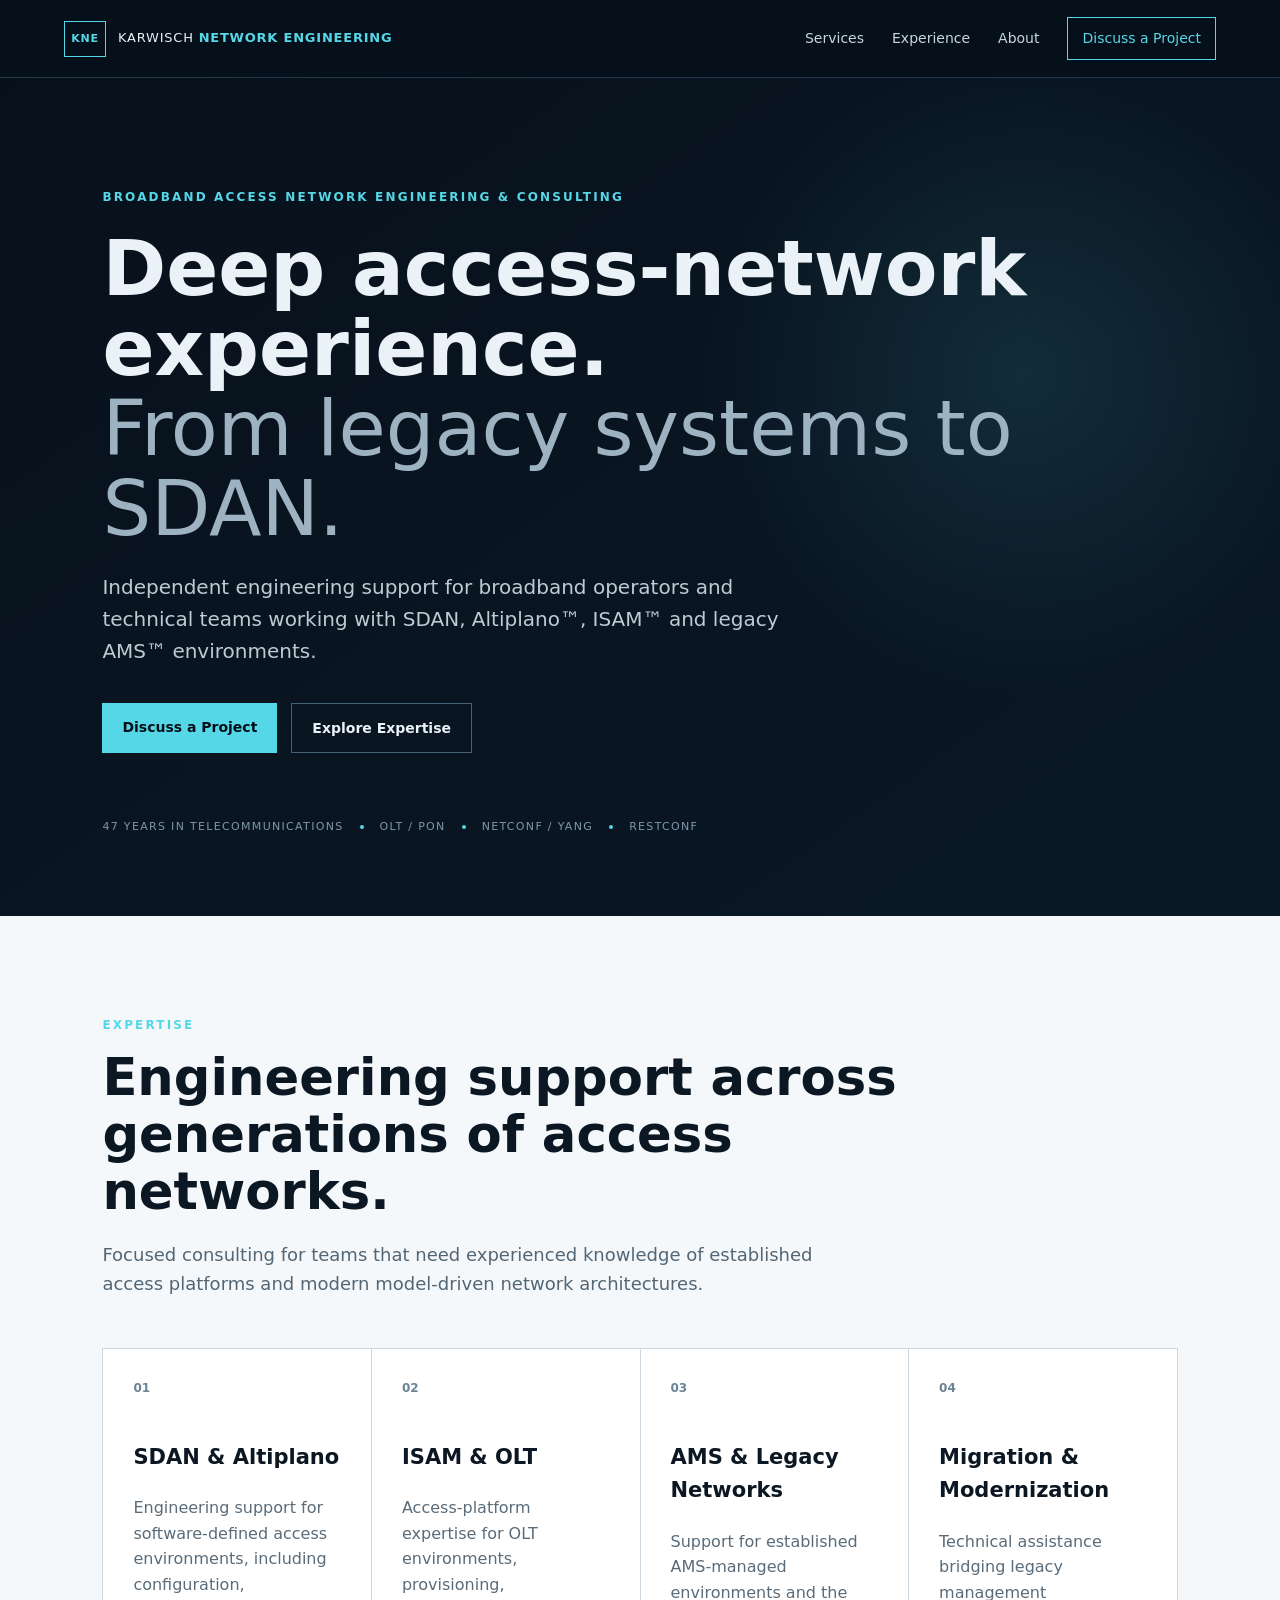
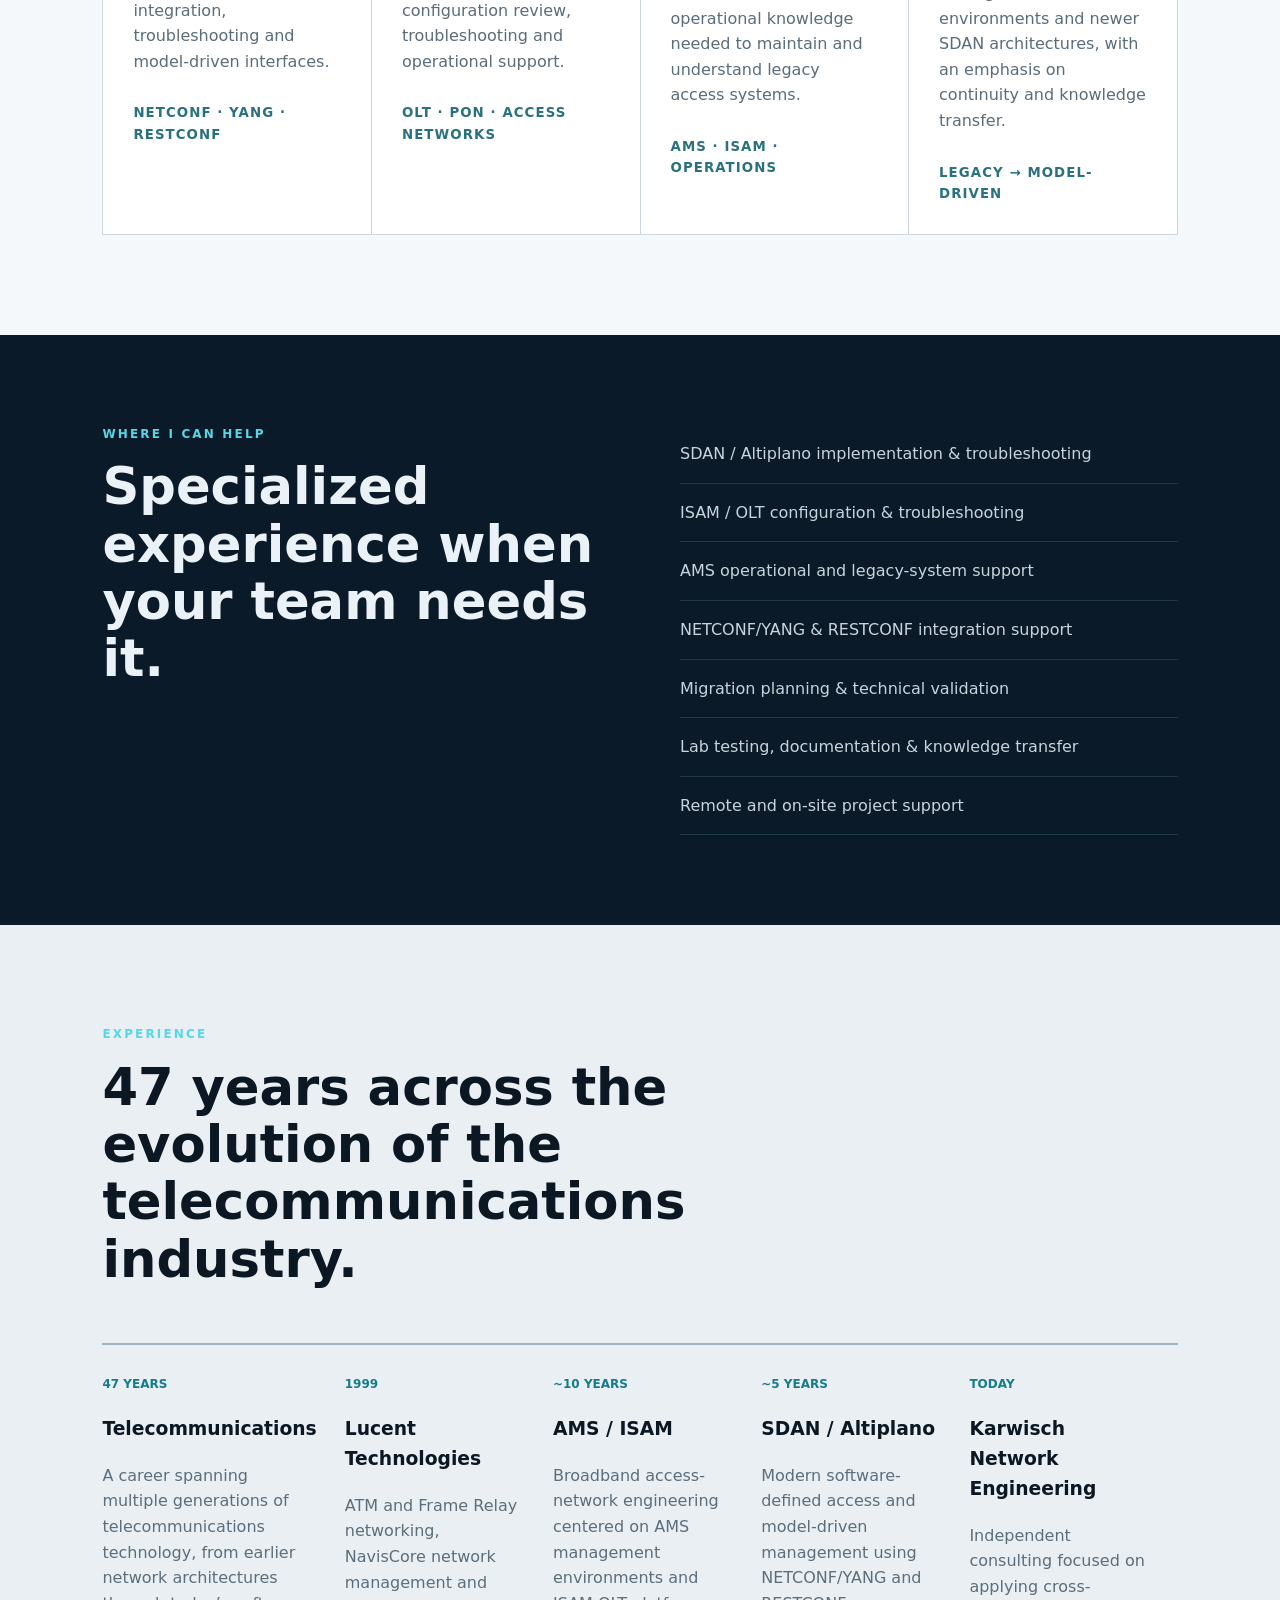
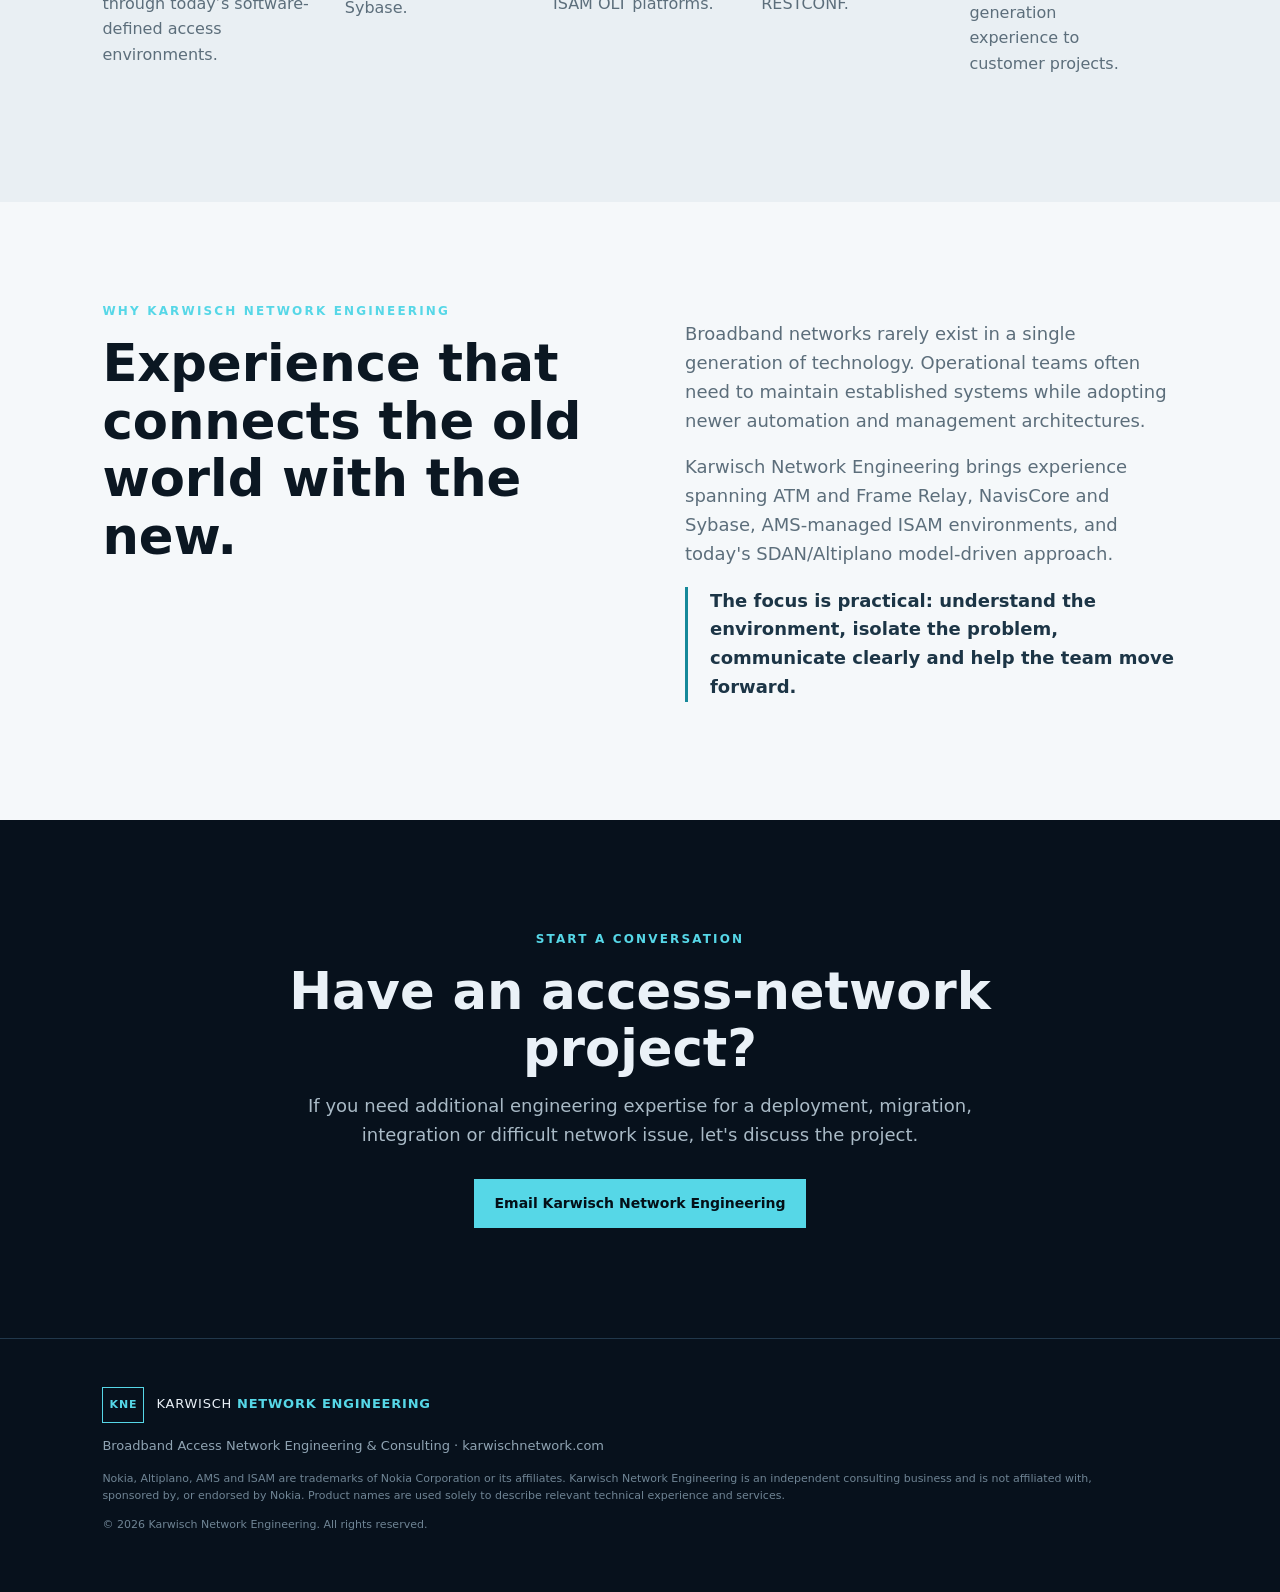
==== index.html @ 7f3b7255 "Add files via upload" ====
<!doctype html><html lang="en"><head><meta charset="utf-8"><meta name="viewport" content="width=device-width,initial-scale=1"><meta name="description" content="Karwisch Network Engineering provides independent broadband access network engineering and consulting."><title>Karwisch Network Engineering | Broadband Access Network Engineering & Consulting</title><link rel="stylesheet" href="styles.css"></head><body>
<header><a class="brand" href="#home"><span class="mark">KNE</span><span>KARWISCH <b>NETWORK ENGINEERING</b></span></a><nav><a href="#services">Services</a><a href="#experience">Experience</a><a href="#about">About</a><a class="navcta" href="#contact">Discuss a Project</a></nav></header>
<main><section class="hero" id="home"><div class="eyebrow">BROADBAND ACCESS NETWORK ENGINEERING & CONSULTING</div><h1>Deep access-network experience.<br><span>From legacy systems to SDAN.</span></h1><p class="lede">Independent engineering support for broadband operators and technical teams working with SDAN, Altiplano™, ISAM™ and legacy AMS™ environments.</p><div class="actions"><a class="button primary" href="#contact">Discuss a Project</a><a class="button secondary" href="#services">Explore Expertise</a></div><div class="techline"><span>47 YEARS IN TELECOMMUNICATIONS</span><i></i><span>OLT / PON</span><i></i><span>NETCONF / YANG</span><i></i><span>RESTCONF</span></div></section>
<section class="section" id="services"><div class="kicker">EXPERTISE</div><h2>Engineering support across generations of access networks.</h2><p class="intro">Focused consulting for teams that need experienced knowledge of established access platforms and modern model-driven network architectures.</p><div class="cards">
<article><div class="num">01</div><h3>SDAN & Altiplano</h3><p>Engineering support for software-defined access environments, including configuration, integration, troubleshooting and model-driven interfaces.</p><small>NETCONF · YANG · RESTCONF</small></article>
<article><div class="num">02</div><h3>ISAM & OLT</h3><p>Access-platform expertise for OLT environments, provisioning, configuration review, troubleshooting and operational support.</p><small>OLT · PON · ACCESS NETWORKS</small></article>
<article><div class="num">03</div><h3>AMS & Legacy Networks</h3><p>Support for established AMS-managed environments and the operational knowledge needed to maintain and understand legacy access systems.</p><small>AMS · ISAM · OPERATIONS</small></article>
<article><div class="num">04</div><h3>Migration & Modernization</h3><p>Technical assistance bridging legacy management environments and newer SDAN architectures, with an emphasis on continuity and knowledge transfer.</p><small>LEGACY → MODEL-DRIVEN</small></article></div></section>
<section class="band"><div><div class="kicker">WHERE I CAN HELP</div><h2>Specialized experience when your team needs it.</h2></div><div class="service-list"><span>SDAN / Altiplano implementation & troubleshooting</span><span>ISAM / OLT configuration & troubleshooting</span><span>AMS operational and legacy-system support</span><span>NETCONF/YANG & RESTCONF integration support</span><span>Migration planning & technical validation</span><span>Lab testing, documentation & knowledge transfer</span><span>Remote and on-site project support</span></div></section>
<section class="section experience" id="experience"><div class="kicker">EXPERIENCE</div><h2>47 years across the evolution of the telecommunications industry.</h2><div class="timeline"><div><b>47 YEARS</b><h3>Telecommunications</h3><p>A career spanning multiple generations of telecommunications technology, from earlier network architectures through today’s software-defined access environments.</p></div><div><b>1999</b><h3>Lucent Technologies</h3><p>ATM and Frame Relay networking, NavisCore network management and Sybase.</p></div><div><b>~10 YEARS</b><h3>AMS / ISAM</h3><p>Broadband access-network engineering centered on AMS management environments and ISAM OLT platforms.</p></div><div><b>~5 YEARS</b><h3>SDAN / Altiplano</h3><p>Modern software-defined access and model-driven management using NETCONF/YANG and RESTCONF.</p></div><div><b>TODAY</b><h3>Karwisch Network Engineering</h3><p>Independent consulting focused on applying cross-generation experience to customer projects.</p></div></div></section>
<section class="section about" id="about"><div><div class="kicker">WHY KARWISCH NETWORK ENGINEERING</div><h2>Experience that connects the old world with the new.</h2></div><div><p>Broadband networks rarely exist in a single generation of technology. Operational teams often need to maintain established systems while adopting newer automation and management architectures.</p><p>Karwisch Network Engineering brings experience spanning ATM and Frame Relay, NavisCore and Sybase, AMS-managed ISAM environments, and today's SDAN/Altiplano model-driven approach.</p><p class="callout">The focus is practical: understand the environment, isolate the problem, communicate clearly and help the team move forward.</p></div></section>
<section class="contact" id="contact"><div class="kicker">START A CONVERSATION</div><h2>Have an access-network project?</h2><p>If you need additional engineering expertise for a deployment, migration, integration or difficult network issue, let's discuss the project.</p><a class="button primary" href="mailto:contact@karwischnetwork.com?subject=Project%20Inquiry">Email Karwisch Network Engineering</a></section></main>
<footer><div class="brand"><span class="mark">KNE</span><span>KARWISCH <b>NETWORK ENGINEERING</b></span></div><p>Broadband Access Network Engineering & Consulting · karwischnetwork.com</p><p class="legal">Nokia, Altiplano, AMS and ISAM are trademarks of Nokia Corporation or its affiliates. Karwisch Network Engineering is an independent consulting business and is not affiliated with, sponsored by, or endorsed by Nokia. Product names are used solely to describe relevant technical experience and services.</p><p class="legal">© 2026 Karwisch Network Engineering. All rights reserved.</p></footer></body></html>
---- styles.css ----
*{box-sizing:border-box}html{scroll-behavior:smooth}body{margin:0;font-family:Inter,system-ui,-apple-system,"Segoe UI",sans-serif;background:#07111c;color:#eaf1f7;line-height:1.6}header{height:78px;padding:0 max(5vw,24px);display:flex;align-items:center;justify-content:space-between;border-bottom:1px solid #21384b;position:sticky;top:0;background:rgba(7,17,28,.95);z-index:10}.brand{display:flex;align-items:center;gap:12px;color:#eaf1f7;text-decoration:none;letter-spacing:.06em;font-size:13px}.mark{display:grid;place-items:center;width:42px;height:36px;border:1px solid #56d7e7;color:#56d7e7;font-weight:800;font-size:11px}.brand b{color:#56d7e7}nav{display:flex;gap:28px;align-items:center}nav a{color:#c9d5de;text-decoration:none;font-size:14px}.navcta{border:1px solid #56d7e7;padding:9px 14px!important;color:#56d7e7!important}.hero{min-height:650px;padding:110px max(8vw,32px) 80px;background:radial-gradient(circle at 80% 35%,rgba(86,215,231,.12),transparent 28%),linear-gradient(145deg,#07111c,#0a1825)}.eyebrow,.kicker{font-size:12px;letter-spacing:.18em;color:#56d7e7;font-weight:800}.hero h1{font-size:clamp(44px,6vw,78px);line-height:1.04;max-width:1000px;margin:22px 0}.hero h1 span{color:#9eb3c2;font-weight:500}.lede{max-width:720px;font-size:20px;color:#bdcbd5}.actions{display:flex;gap:14px;margin:36px 0 65px}.button{display:inline-block;text-decoration:none;padding:13px 20px;font-weight:750;font-size:14px}.primary{background:#56d7e7;color:#041018}.secondary{border:1px solid #456175;color:#eaf1f7}.techline{display:flex;gap:16px;align-items:center;flex-wrap:wrap;font-size:11px;letter-spacing:.12em;color:#7f97a8}.techline i{width:4px;height:4px;border-radius:50%;background:#56d7e7}.section{padding:100px max(8vw,32px);background:#f5f8fa;color:#0b1722}.section h2,.band h2,.contact h2{font-size:clamp(32px,4vw,52px);line-height:1.12;margin:14px 0 20px;max-width:820px}.intro{max-width:760px;color:#536675;font-size:18px}.cards{display:grid;grid-template-columns:repeat(4,1fr);gap:1px;background:#ccd7df;margin-top:50px;border:1px solid #ccd7df}.cards article{background:white;padding:30px;min-height:300px}.num{font-size:12px;color:#6a8495;font-weight:800}.cards h3{font-size:21px;margin-top:42px}.cards p{color:#5a6c79}.cards small{display:block;margin-top:28px;font-weight:800;color:#2a7180;letter-spacing:.08em}.band{padding:90px max(8vw,32px);display:grid;grid-template-columns:1fr 1fr;gap:80px;background:#0b1a28}.service-list{display:grid}.service-list span{padding:16px 0;border-bottom:1px solid #21384b;color:#c8d4dd}.experience{background:#e9eff3}.timeline{display:grid;grid-template-columns:repeat(5,1fr);margin-top:55px;border-top:2px solid #9fb3c1}.timeline div{padding:25px 28px 10px 0}.timeline b{font-size:12px;color:#167b8a}.timeline p,.about p{color:#5c6e7b}.about{display:grid;grid-template-columns:1fr 1fr;gap:90px}.about p{font-size:18px}.callout{border-left:3px solid #16899a;padding-left:22px!important;color:#1c3546!important;font-weight:650}.contact{text-align:center;padding:110px max(8vw,32px)}.contact h2{margin:14px auto}.contact p{max-width:700px;margin:0 auto 30px;color:#a9bac6;font-size:18px}.contact .note{font-size:12px;margin-top:18px;color:#6f8494}footer{padding:48px max(8vw,32px);border-top:1px solid #21384b;color:#8fa3b2}footer>p{font-size:13px}.legal{max-width:1000px;font-size:11px;color:#6f8494}@media(max-width:850px){nav a:not(.navcta){display:none}.cards{grid-template-columns:1fr 1fr}.band,.about{grid-template-columns:1fr;gap:30px}.timeline{grid-template-columns:1fr}.actions{flex-wrap:wrap}}@media(max-width:540px){.cards{grid-template-columns:1fr}.hero h1{font-size:42px}.section,.band,.contact{padding:70px 24px}.hero{padding:80px 24px}}
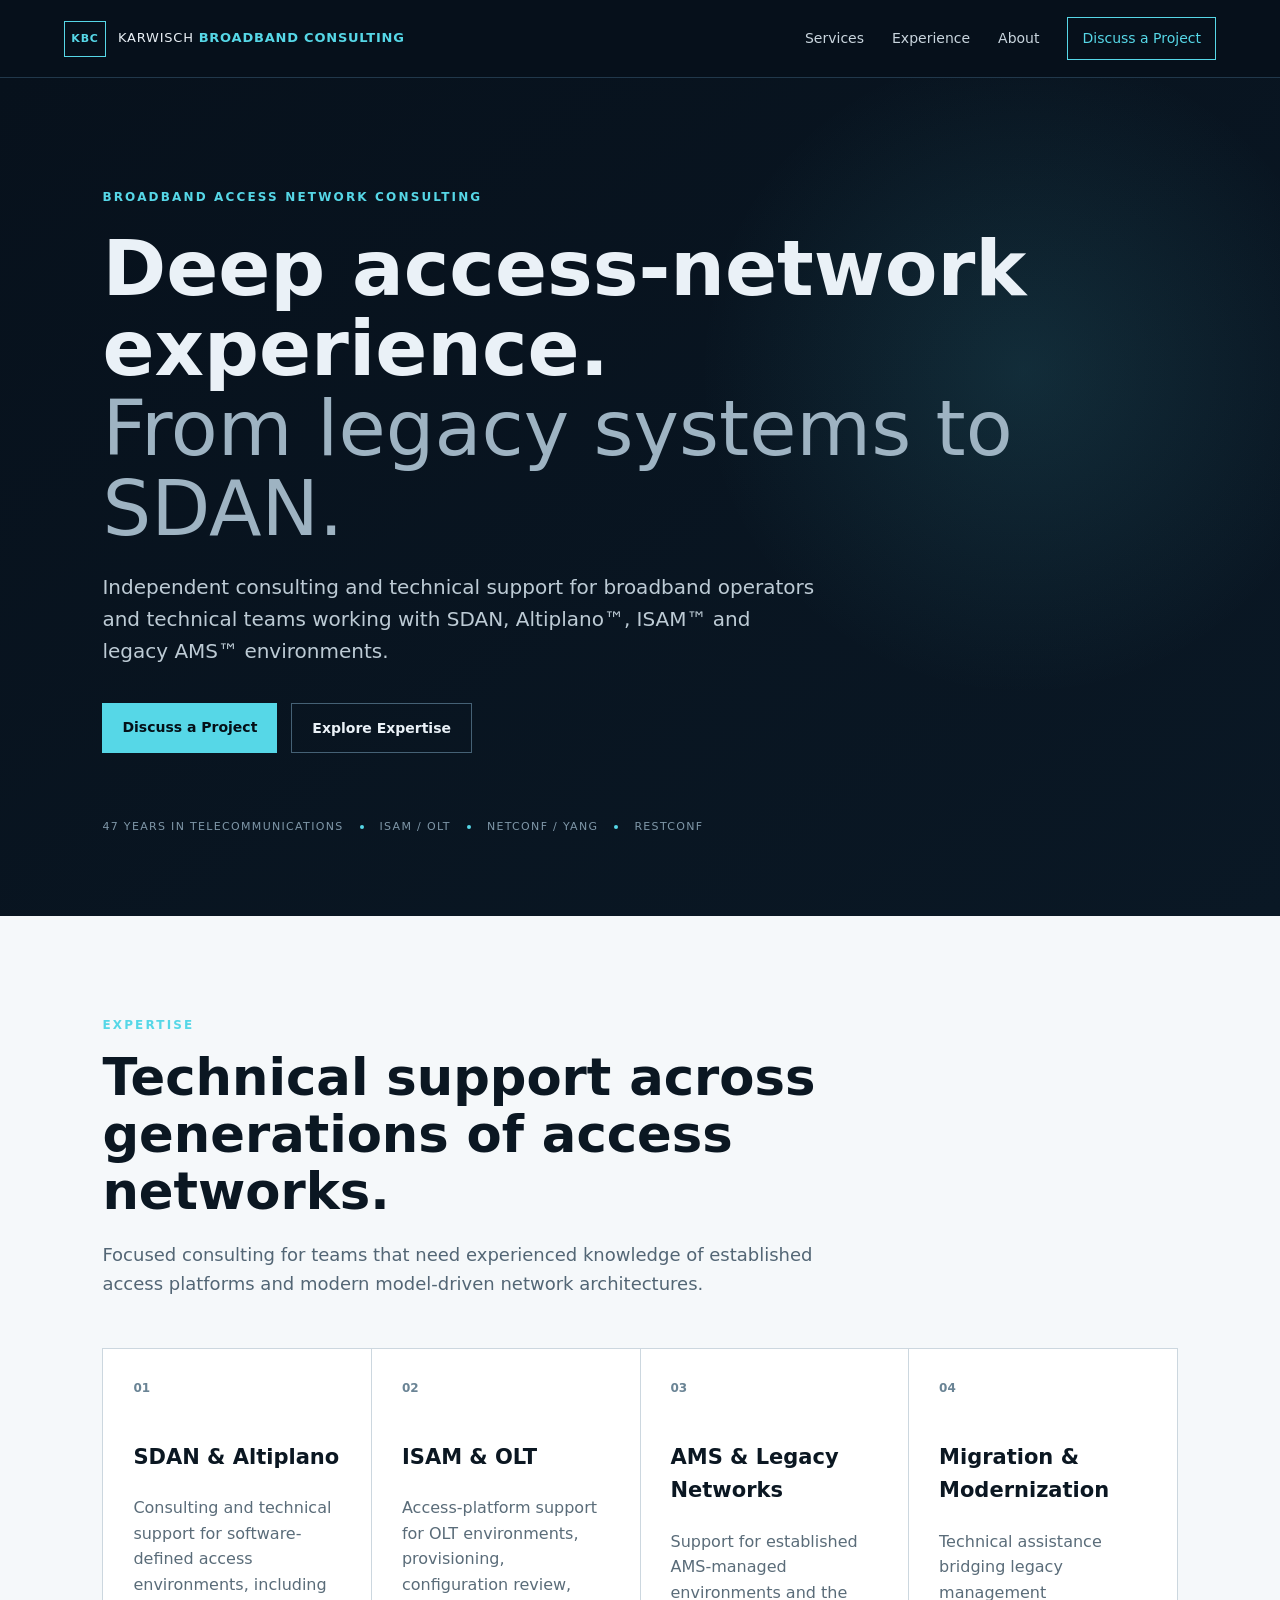
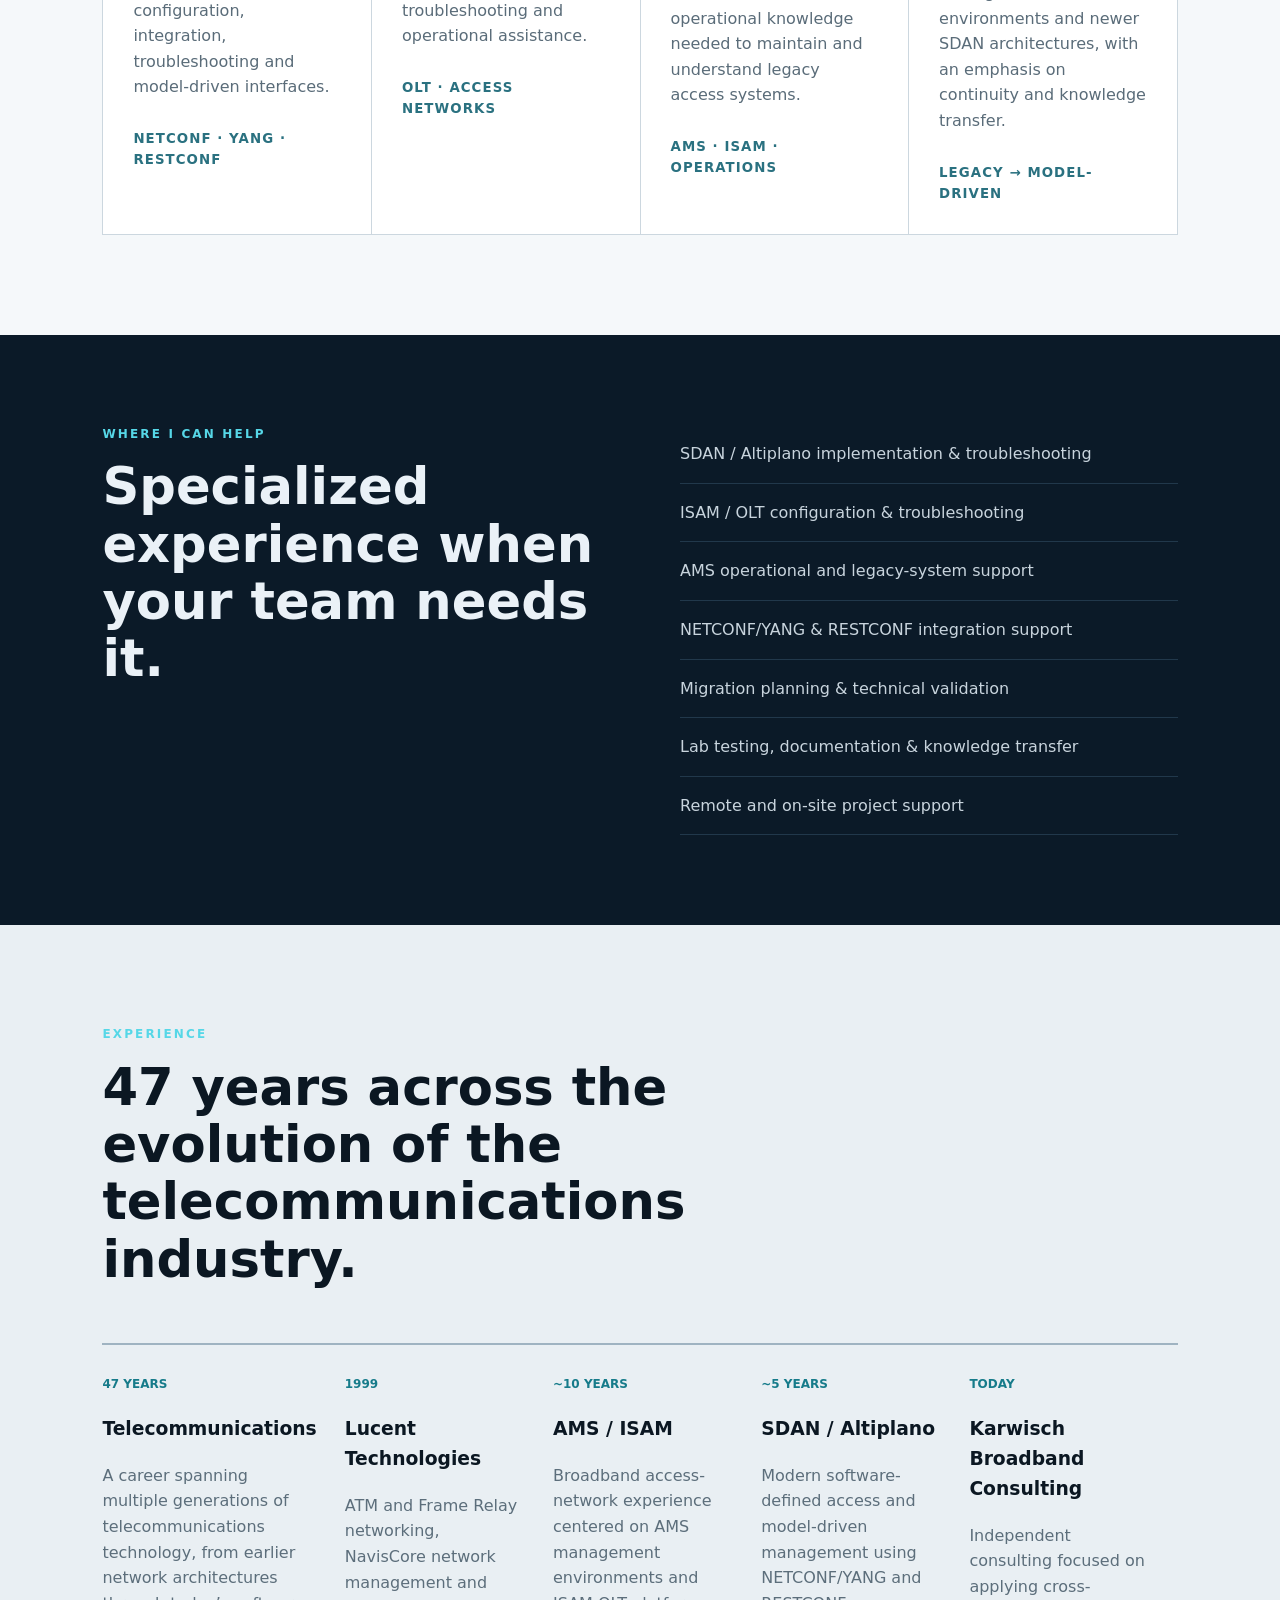
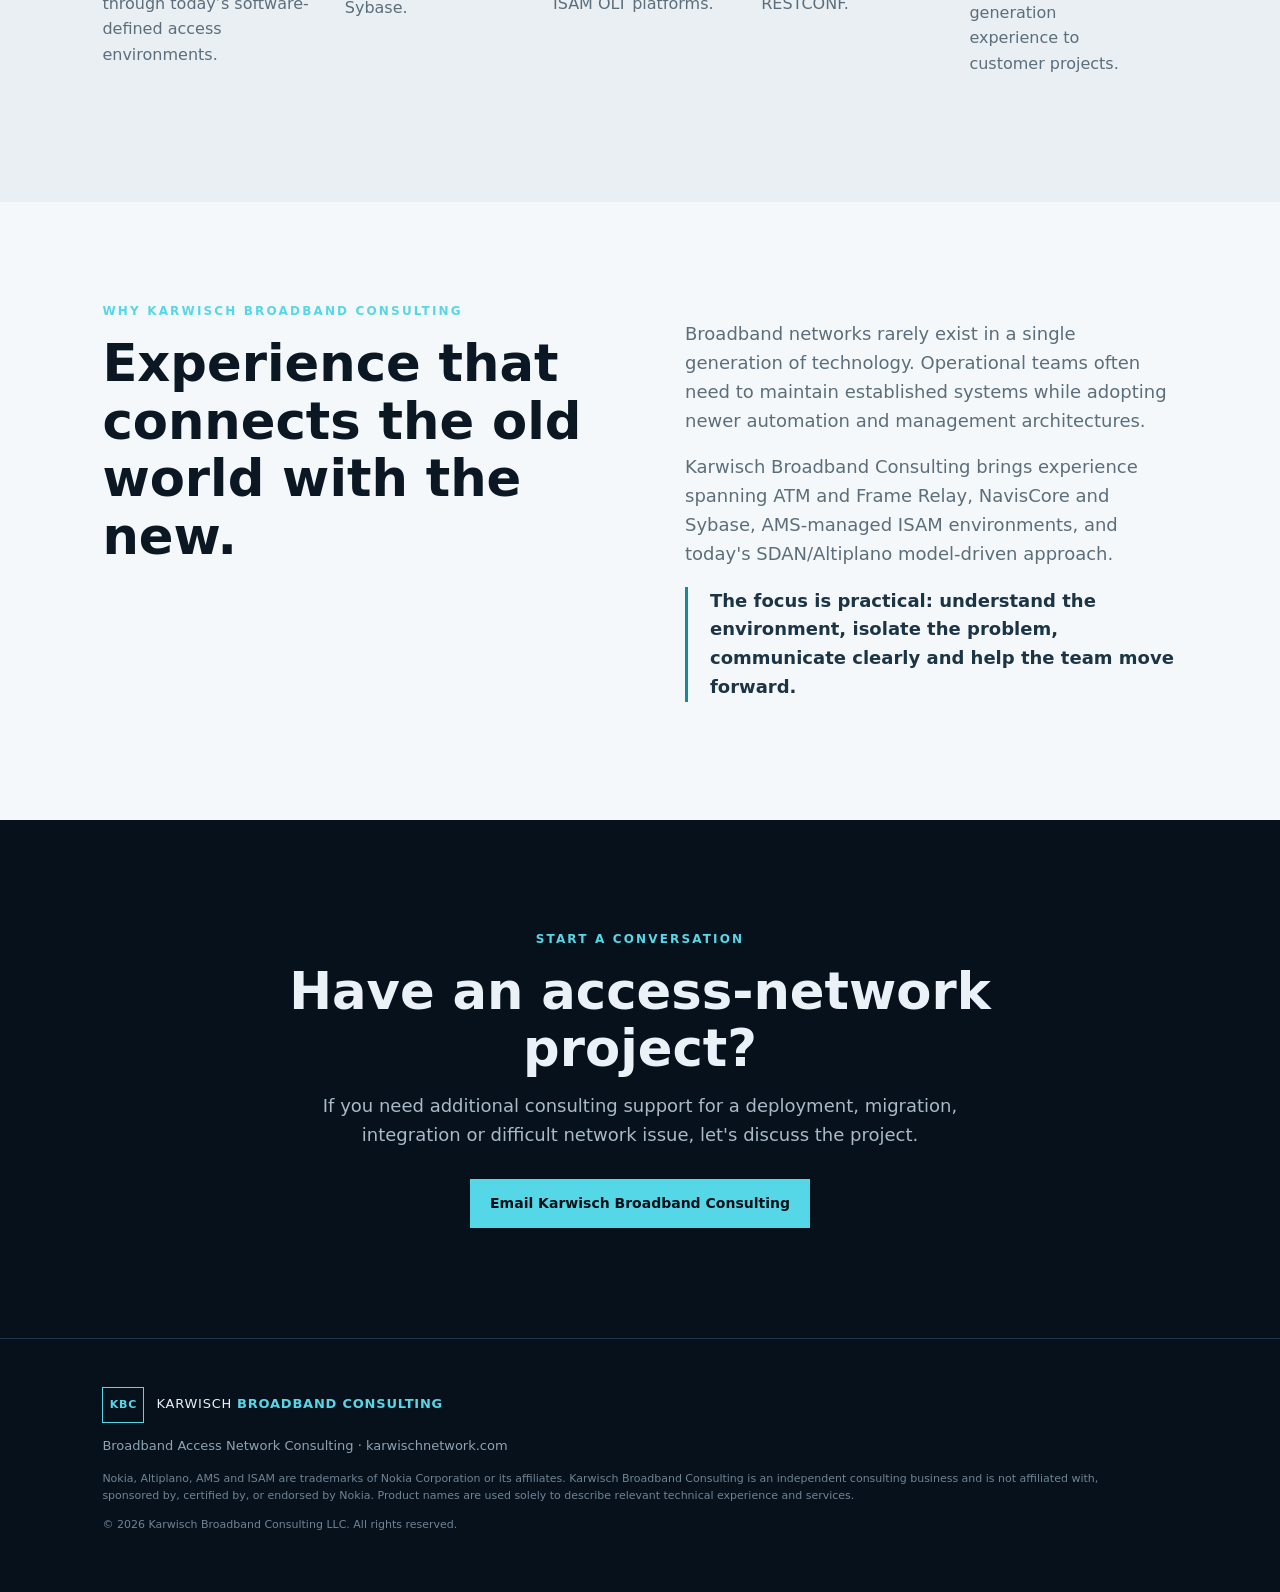
==== commit bef87007: "Updated files on 9-28-2026 Update the user's existing karwischnetwork.com website/repository from Ka" ====
--- a/index.html
+++ b/index.html
@@ -1,13 +1,87 @@
-<!doctype html><html lang="en"><head><meta charset="utf-8"><meta name="viewport" content="width=device-width,initial-scale=1"><meta name="description" content="Karwisch Network Engineering provides independent broadband access network engineering and consulting."><title>Karwisch Network Engineering | Broadband Access Network Engineering & Consulting</title><link rel="stylesheet" href="styles.css"></head><body>
-<header><a class="brand" href="#home"><span class="mark">KNE</span><span>KARWISCH <b>NETWORK ENGINEERING</b></span></a><nav><a href="#services">Services</a><a href="#experience">Experience</a><a href="#about">About</a><a class="navcta" href="#contact">Discuss a Project</a></nav></header>
-<main><section class="hero" id="home"><div class="eyebrow">BROADBAND ACCESS NETWORK ENGINEERING & CONSULTING</div><h1>Deep access-network experience.<br><span>From legacy systems to SDAN.</span></h1><p class="lede">Independent engineering support for broadband operators and technical teams working with SDAN, Altiplano™, ISAM™ and legacy AMS™ environments.</p><div class="actions"><a class="button primary" href="#contact">Discuss a Project</a><a class="button secondary" href="#services">Explore Expertise</a></div><div class="techline"><span>47 YEARS IN TELECOMMUNICATIONS</span><i></i><span>OLT / PON</span><i></i><span>NETCONF / YANG</span><i></i><span>RESTCONF</span></div></section>
-<section class="section" id="services"><div class="kicker">EXPERTISE</div><h2>Engineering support across generations of access networks.</h2><p class="intro">Focused consulting for teams that need experienced knowledge of established access platforms and modern model-driven network architectures.</p><div class="cards">
-<article><div class="num">01</div><h3>SDAN & Altiplano</h3><p>Engineering support for software-defined access environments, including configuration, integration, troubleshooting and model-driven interfaces.</p><small>NETCONF · YANG · RESTCONF</small></article>
-<article><div class="num">02</div><h3>ISAM & OLT</h3><p>Access-platform expertise for OLT environments, provisioning, configuration review, troubleshooting and operational support.</p><small>OLT · PON · ACCESS NETWORKS</small></article>
-<article><div class="num">03</div><h3>AMS & Legacy Networks</h3><p>Support for established AMS-managed environments and the operational knowledge needed to maintain and understand legacy access systems.</p><small>AMS · ISAM · OPERATIONS</small></article>
-<article><div class="num">04</div><h3>Migration & Modernization</h3><p>Technical assistance bridging legacy management environments and newer SDAN architectures, with an emphasis on continuity and knowledge transfer.</p><small>LEGACY → MODEL-DRIVEN</small></article></div></section>
-<section class="band"><div><div class="kicker">WHERE I CAN HELP</div><h2>Specialized experience when your team needs it.</h2></div><div class="service-list"><span>SDAN / Altiplano implementation & troubleshooting</span><span>ISAM / OLT configuration & troubleshooting</span><span>AMS operational and legacy-system support</span><span>NETCONF/YANG & RESTCONF integration support</span><span>Migration planning & technical validation</span><span>Lab testing, documentation & knowledge transfer</span><span>Remote and on-site project support</span></div></section>
-<section class="section experience" id="experience"><div class="kicker">EXPERIENCE</div><h2>47 years across the evolution of the telecommunications industry.</h2><div class="timeline"><div><b>47 YEARS</b><h3>Telecommunications</h3><p>A career spanning multiple generations of telecommunications technology, from earlier network architectures through today’s software-defined access environments.</p></div><div><b>1999</b><h3>Lucent Technologies</h3><p>ATM and Frame Relay networking, NavisCore network management and Sybase.</p></div><div><b>~10 YEARS</b><h3>AMS / ISAM</h3><p>Broadband access-network engineering centered on AMS management environments and ISAM OLT platforms.</p></div><div><b>~5 YEARS</b><h3>SDAN / Altiplano</h3><p>Modern software-defined access and model-driven management using NETCONF/YANG and RESTCONF.</p></div><div><b>TODAY</b><h3>Karwisch Network Engineering</h3><p>Independent consulting focused on applying cross-generation experience to customer projects.</p></div></div></section>
-<section class="section about" id="about"><div><div class="kicker">WHY KARWISCH NETWORK ENGINEERING</div><h2>Experience that connects the old world with the new.</h2></div><div><p>Broadband networks rarely exist in a single generation of technology. Operational teams often need to maintain established systems while adopting newer automation and management architectures.</p><p>Karwisch Network Engineering brings experience spanning ATM and Frame Relay, NavisCore and Sybase, AMS-managed ISAM environments, and today's SDAN/Altiplano model-driven approach.</p><p class="callout">The focus is practical: understand the environment, isolate the problem, communicate clearly and help the team move forward.</p></div></section>
-<section class="contact" id="contact"><div class="kicker">START A CONVERSATION</div><h2>Have an access-network project?</h2><p>If you need additional engineering expertise for a deployment, migration, integration or difficult network issue, let's discuss the project.</p><a class="button primary" href="mailto:contact@karwischnetwork.com?subject=Project%20Inquiry">Email Karwisch Network Engineering</a></section></main>
-<footer><div class="brand"><span class="mark">KNE</span><span>KARWISCH <b>NETWORK ENGINEERING</b></span></div><p>Broadband Access Network Engineering & Consulting · karwischnetwork.com</p><p class="legal">Nokia, Altiplano, AMS and ISAM are trademarks of Nokia Corporation or its affiliates. Karwisch Network Engineering is an independent consulting business and is not affiliated with, sponsored by, or endorsed by Nokia. Product names are used solely to describe relevant technical experience and services.</p><p class="legal">© 2026 Karwisch Network Engineering. All rights reserved.</p></footer></body></html>+<!doctype html>
+<html lang="en">
+<head>
+  <meta charset="utf-8">
+  <meta name="viewport" content="width=device-width,initial-scale=1">
+  <meta name="description" content="Karwisch Broadband Consulting provides independent broadband access network consulting and technical support.">
+  <title>Karwisch Broadband Consulting | Broadband Access Network Consulting</title>
+  <link rel="stylesheet" href="styles.css">
+</head>
+<body>
+  <header>
+    <a class="brand" href="#home"><span class="mark">KBC</span><span>KARWISCH <b>BROADBAND CONSULTING</b></span></a>
+    <nav>
+      <a href="#services">Services</a>
+      <a href="#experience">Experience</a>
+      <a href="#about">About</a>
+      <a class="navcta" href="#contact">Discuss a Project</a>
+    </nav>
+  </header>
+
+  <main>
+    <section class="hero" id="home">
+      <div class="eyebrow">BROADBAND ACCESS NETWORK CONSULTING</div>
+      <h1>Deep access-network experience.<br><span>From legacy systems to SDAN.</span></h1>
+      <p class="lede">Independent consulting and technical support for broadband operators and technical teams working with SDAN, Altiplano™, ISAM™ and legacy AMS™ environments.</p>
+      <div class="actions"><a class="button primary" href="#contact">Discuss a Project</a><a class="button secondary" href="#services">Explore Expertise</a></div>
+      <div class="techline"><span>47 YEARS IN TELECOMMUNICATIONS</span><i></i><span>ISAM / OLT</span><i></i><span>NETCONF / YANG</span><i></i><span>RESTCONF</span></div>
+    </section>
+
+    <section class="section" id="services">
+      <div class="kicker">EXPERTISE</div>
+      <h2>Technical support across generations of access networks.</h2>
+      <p class="intro">Focused consulting for teams that need experienced knowledge of established access platforms and modern model-driven network architectures.</p>
+      <div class="cards">
+        <article><div class="num">01</div><h3>SDAN &amp; Altiplano</h3><p>Consulting and technical support for software-defined access environments, including configuration, integration, troubleshooting and model-driven interfaces.</p><small>NETCONF · YANG · RESTCONF</small></article>
+        <article><div class="num">02</div><h3>ISAM &amp; OLT</h3><p>Access-platform support for OLT environments, provisioning, configuration review, troubleshooting and operational assistance.</p><small>OLT · ACCESS NETWORKS</small></article>
+        <article><div class="num">03</div><h3>AMS &amp; Legacy Networks</h3><p>Support for established AMS-managed environments and the operational knowledge needed to maintain and understand legacy access systems.</p><small>AMS · ISAM · OPERATIONS</small></article>
+        <article><div class="num">04</div><h3>Migration &amp; Modernization</h3><p>Technical assistance bridging legacy management environments and newer SDAN architectures, with an emphasis on continuity and knowledge transfer.</p><small>LEGACY → MODEL-DRIVEN</small></article>
+      </div>
+    </section>
+
+    <section class="band">
+      <div><div class="kicker">WHERE I CAN HELP</div><h2>Specialized experience when your team needs it.</h2></div>
+      <div class="service-list">
+        <span>SDAN / Altiplano implementation &amp; troubleshooting</span>
+        <span>ISAM / OLT configuration &amp; troubleshooting</span>
+        <span>AMS operational and legacy-system support</span>
+        <span>NETCONF/YANG &amp; RESTCONF integration support</span>
+        <span>Migration planning &amp; technical validation</span>
+        <span>Lab testing, documentation &amp; knowledge transfer</span>
+        <span>Remote and on-site project support</span>
+      </div>
+    </section>
+
+    <section class="section experience" id="experience">
+      <div class="kicker">EXPERIENCE</div>
+      <h2>47 years across the evolution of the telecommunications industry.</h2>
+      <div class="timeline">
+        <div><b>47 YEARS</b><h3>Telecommunications</h3><p>A career spanning multiple generations of telecommunications technology, from earlier network architectures through today’s software-defined access environments.</p></div>
+        <div><b>1999</b><h3>Lucent Technologies</h3><p>ATM and Frame Relay networking, NavisCore network management and Sybase.</p></div>
+        <div><b>~10 YEARS</b><h3>AMS / ISAM</h3><p>Broadband access-network experience centered on AMS management environments and ISAM OLT platforms.</p></div>
+        <div><b>~5 YEARS</b><h3>SDAN / Altiplano</h3><p>Modern software-defined access and model-driven management using NETCONF/YANG and RESTCONF.</p></div>
+        <div><b>TODAY</b><h3>Karwisch Broadband Consulting</h3><p>Independent consulting focused on applying cross-generation experience to customer projects.</p></div>
+      </div>
+    </section>
+
+    <section class="section about" id="about">
+      <div><div class="kicker">WHY KARWISCH BROADBAND CONSULTING</div><h2>Experience that connects the old world with the new.</h2></div>
+      <div><p>Broadband networks rarely exist in a single generation of technology. Operational teams often need to maintain established systems while adopting newer automation and management architectures.</p><p>Karwisch Broadband Consulting brings experience spanning ATM and Frame Relay, NavisCore and Sybase, AMS-managed ISAM environments, and today's SDAN/Altiplano model-driven approach.</p><p class="callout">The focus is practical: understand the environment, isolate the problem, communicate clearly and help the team move forward.</p></div>
+    </section>
+
+    <section class="contact" id="contact">
+      <div class="kicker">START A CONVERSATION</div>
+      <h2>Have an access-network project?</h2>
+      <p>If you need additional consulting support for a deployment, migration, integration or difficult network issue, let's discuss the project.</p>
+      <a class="button primary" href="mailto:contact@karwischnetwork.com?subject=Project%20Inquiry">Email Karwisch Broadband Consulting</a>
+    </section>
+  </main>
+
+  <footer>
+    <div class="brand"><span class="mark">KBC</span><span>KARWISCH <b>BROADBAND CONSULTING</b></span></div>
+    <p>Broadband Access Network Consulting · karwischnetwork.com</p>
+    <p class="legal">Nokia, Altiplano, AMS and ISAM are trademarks of Nokia Corporation or its affiliates. Karwisch Broadband Consulting is an independent consulting business and is not affiliated with, sponsored by, certified by, or endorsed by Nokia. Product names are used solely to describe relevant technical experience and services.</p>
+    <p class="legal">© 2026 Karwisch Broadband Consulting LLC. All rights reserved.</p>
+  </footer>
+</body>
+</html>
--- a/styles.css
+++ b/styles.css
@@ -1 +1,49 @@
-*{box-sizing:border-box}html{scroll-behavior:smooth}body{margin:0;font-family:Inter,system-ui,-apple-system,"Segoe UI",sans-serif;background:#07111c;color:#eaf1f7;line-height:1.6}header{height:78px;padding:0 max(5vw,24px);display:flex;align-items:center;justify-content:space-between;border-bottom:1px solid #21384b;position:sticky;top:0;background:rgba(7,17,28,.95);z-index:10}.brand{display:flex;align-items:center;gap:12px;color:#eaf1f7;text-decoration:none;letter-spacing:.06em;font-size:13px}.mark{display:grid;place-items:center;width:42px;height:36px;border:1px solid #56d7e7;color:#56d7e7;font-weight:800;font-size:11px}.brand b{color:#56d7e7}nav{display:flex;gap:28px;align-items:center}nav a{color:#c9d5de;text-decoration:none;font-size:14px}.navcta{border:1px solid #56d7e7;padding:9px 14px!important;color:#56d7e7!important}.hero{min-height:650px;padding:110px max(8vw,32px) 80px;background:radial-gradient(circle at 80% 35%,rgba(86,215,231,.12),transparent 28%),linear-gradient(145deg,#07111c,#0a1825)}.eyebrow,.kicker{font-size:12px;letter-spacing:.18em;color:#56d7e7;font-weight:800}.hero h1{font-size:clamp(44px,6vw,78px);line-height:1.04;max-width:1000px;margin:22px 0}.hero h1 span{color:#9eb3c2;font-weight:500}.lede{max-width:720px;font-size:20px;color:#bdcbd5}.actions{display:flex;gap:14px;margin:36px 0 65px}.button{display:inline-block;text-decoration:none;padding:13px 20px;font-weight:750;font-size:14px}.primary{background:#56d7e7;color:#041018}.secondary{border:1px solid #456175;color:#eaf1f7}.techline{display:flex;gap:16px;align-items:center;flex-wrap:wrap;font-size:11px;letter-spacing:.12em;color:#7f97a8}.techline i{width:4px;height:4px;border-radius:50%;background:#56d7e7}.section{padding:100px max(8vw,32px);background:#f5f8fa;color:#0b1722}.section h2,.band h2,.contact h2{font-size:clamp(32px,4vw,52px);line-height:1.12;margin:14px 0 20px;max-width:820px}.intro{max-width:760px;color:#536675;font-size:18px}.cards{display:grid;grid-template-columns:repeat(4,1fr);gap:1px;background:#ccd7df;margin-top:50px;border:1px solid #ccd7df}.cards article{background:white;padding:30px;min-height:300px}.num{font-size:12px;color:#6a8495;font-weight:800}.cards h3{font-size:21px;margin-top:42px}.cards p{color:#5a6c79}.cards small{display:block;margin-top:28px;font-weight:800;color:#2a7180;letter-spacing:.08em}.band{padding:90px max(8vw,32px);display:grid;grid-template-columns:1fr 1fr;gap:80px;background:#0b1a28}.service-list{display:grid}.service-list span{padding:16px 0;border-bottom:1px solid #21384b;color:#c8d4dd}.experience{background:#e9eff3}.timeline{display:grid;grid-template-columns:repeat(5,1fr);margin-top:55px;border-top:2px solid #9fb3c1}.timeline div{padding:25px 28px 10px 0}.timeline b{font-size:12px;color:#167b8a}.timeline p,.about p{color:#5c6e7b}.about{display:grid;grid-template-columns:1fr 1fr;gap:90px}.about p{font-size:18px}.callout{border-left:3px solid #16899a;padding-left:22px!important;color:#1c3546!important;font-weight:650}.contact{text-align:center;padding:110px max(8vw,32px)}.contact h2{margin:14px auto}.contact p{max-width:700px;margin:0 auto 30px;color:#a9bac6;font-size:18px}.contact .note{font-size:12px;margin-top:18px;color:#6f8494}footer{padding:48px max(8vw,32px);border-top:1px solid #21384b;color:#8fa3b2}footer>p{font-size:13px}.legal{max-width:1000px;font-size:11px;color:#6f8494}@media(max-width:850px){nav a:not(.navcta){display:none}.cards{grid-template-columns:1fr 1fr}.band,.about{grid-template-columns:1fr;gap:30px}.timeline{grid-template-columns:1fr}.actions{flex-wrap:wrap}}@media(max-width:540px){.cards{grid-template-columns:1fr}.hero h1{font-size:42px}.section,.band,.contact{padding:70px 24px}.hero{padding:80px 24px}}+* { box-sizing: border-box; }
+html { scroll-behavior: smooth; }
+body { margin: 0; font-family: Inter, system-ui, -apple-system, "Segoe UI", sans-serif; background: #07111c; color: #eaf1f7; line-height: 1.6; }
+header { height: 78px; padding: 0 max(5vw, 24px); display: flex; align-items: center; justify-content: space-between; border-bottom: 1px solid #21384b; position: sticky; top: 0; background: rgba(7,17,28,.95); z-index: 10; }
+.brand { display: flex; align-items: center; gap: 12px; color: #eaf1f7; text-decoration: none; letter-spacing: .06em; font-size: 13px; }
+.mark { display: grid; place-items: center; width: 42px; height: 36px; border: 1px solid #56d7e7; color: #56d7e7; font-weight: 800; font-size: 11px; }
+.brand b { color: #56d7e7; }
+nav { display: flex; gap: 28px; align-items: center; }
+nav a { color: #c9d5de; text-decoration: none; font-size: 14px; }
+.navcta { border: 1px solid #56d7e7; padding: 9px 14px !important; color: #56d7e7 !important; }
+.hero { min-height: 650px; padding: 110px max(8vw, 32px) 80px; background: radial-gradient(circle at 80% 35%, rgba(86,215,231,.12), transparent 28%), linear-gradient(145deg, #07111c, #0a1825); }
+.eyebrow, .kicker { font-size: 12px; letter-spacing: .18em; color: #56d7e7; font-weight: 800; }
+.hero h1 { font-size: clamp(44px, 6vw, 78px); line-height: 1.04; max-width: 1000px; margin: 22px 0; }
+.hero h1 span { color: #9eb3c2; font-weight: 500; }
+.lede { max-width: 720px; font-size: 20px; color: #bdcbd5; }
+.actions { display: flex; gap: 14px; margin: 36px 0 65px; }
+.button { display: inline-block; text-decoration: none; padding: 13px 20px; font-weight: 750; font-size: 14px; }
+.primary { background: #56d7e7; color: #041018; }
+.secondary { border: 1px solid #456175; color: #eaf1f7; }
+.techline { display: flex; gap: 16px; align-items: center; flex-wrap: wrap; font-size: 11px; letter-spacing: .12em; color: #7f97a8; }
+.techline i { width: 4px; height: 4px; border-radius: 50%; background: #56d7e7; }
+.section { padding: 100px max(8vw, 32px); background: #f5f8fa; color: #0b1722; }
+.section h2, .band h2, .contact h2 { font-size: clamp(32px, 4vw, 52px); line-height: 1.12; margin: 14px 0 20px; max-width: 820px; }
+.intro { max-width: 760px; color: #536675; font-size: 18px; }
+.cards { display: grid; grid-template-columns: repeat(4, 1fr); gap: 1px; background: #ccd7df; margin-top: 50px; border: 1px solid #ccd7df; }
+.cards article { background: white; padding: 30px; min-height: 300px; }
+.num { font-size: 12px; color: #6a8495; font-weight: 800; }
+.cards h3 { font-size: 21px; margin-top: 42px; }
+.cards p { color: #5a6c79; }
+.cards small { display: block; margin-top: 28px; font-weight: 800; color: #2a7180; letter-spacing: .08em; }
+.band { padding: 90px max(8vw, 32px); display: grid; grid-template-columns: 1fr 1fr; gap: 80px; background: #0b1a28; }
+.service-list { display: grid; }
+.service-list span { padding: 16px 0; border-bottom: 1px solid #21384b; color: #c8d4dd; }
+.experience { background: #e9eff3; }
+.timeline { display: grid; grid-template-columns: repeat(5, 1fr); margin-top: 55px; border-top: 2px solid #9fb3c1; }
+.timeline div { padding: 25px 28px 10px 0; }
+.timeline b { font-size: 12px; color: #167b8a; }
+.timeline p, .about p { color: #5c6e7b; }
+.about { display: grid; grid-template-columns: 1fr 1fr; gap: 90px; }
+.about p { font-size: 18px; }
+.callout { border-left: 3px solid #16899a; font-weight: 650; padding-left: 22px !important; color: #1c3546 !important; }
+.contact { text-align: center; padding: 110px max(8vw, 32px); }
+.contact h2 { margin: 14px auto; }
+.contact p { max-width: 700px; margin: 0 auto 30px; color: #a9bac6; font-size: 18px; }
+footer { padding: 48px max(8vw, 32px); border-top: 1px solid #21384b; color: #8fa3b2; }
+footer > p { font-size: 13px; }
+.legal { max-width: 1000px; font-size: 11px; color: #6f8494; }
+@media (max-width: 850px) { nav a:not(.navcta) { display: none; } .cards { grid-template-columns: 1fr 1fr; } .band, .about { grid-template-columns: 1fr; gap: 30px; } .timeline { grid-template-columns: 1fr; } .actions { flex-wrap: wrap; } }
+@media (max-width: 540px) { .cards { grid-template-columns: 1fr; } .hero h1 { font-size: 42px; } .section, .band, .contact { padding: 70px 24px; } .hero { padding: 80px 24px; } }
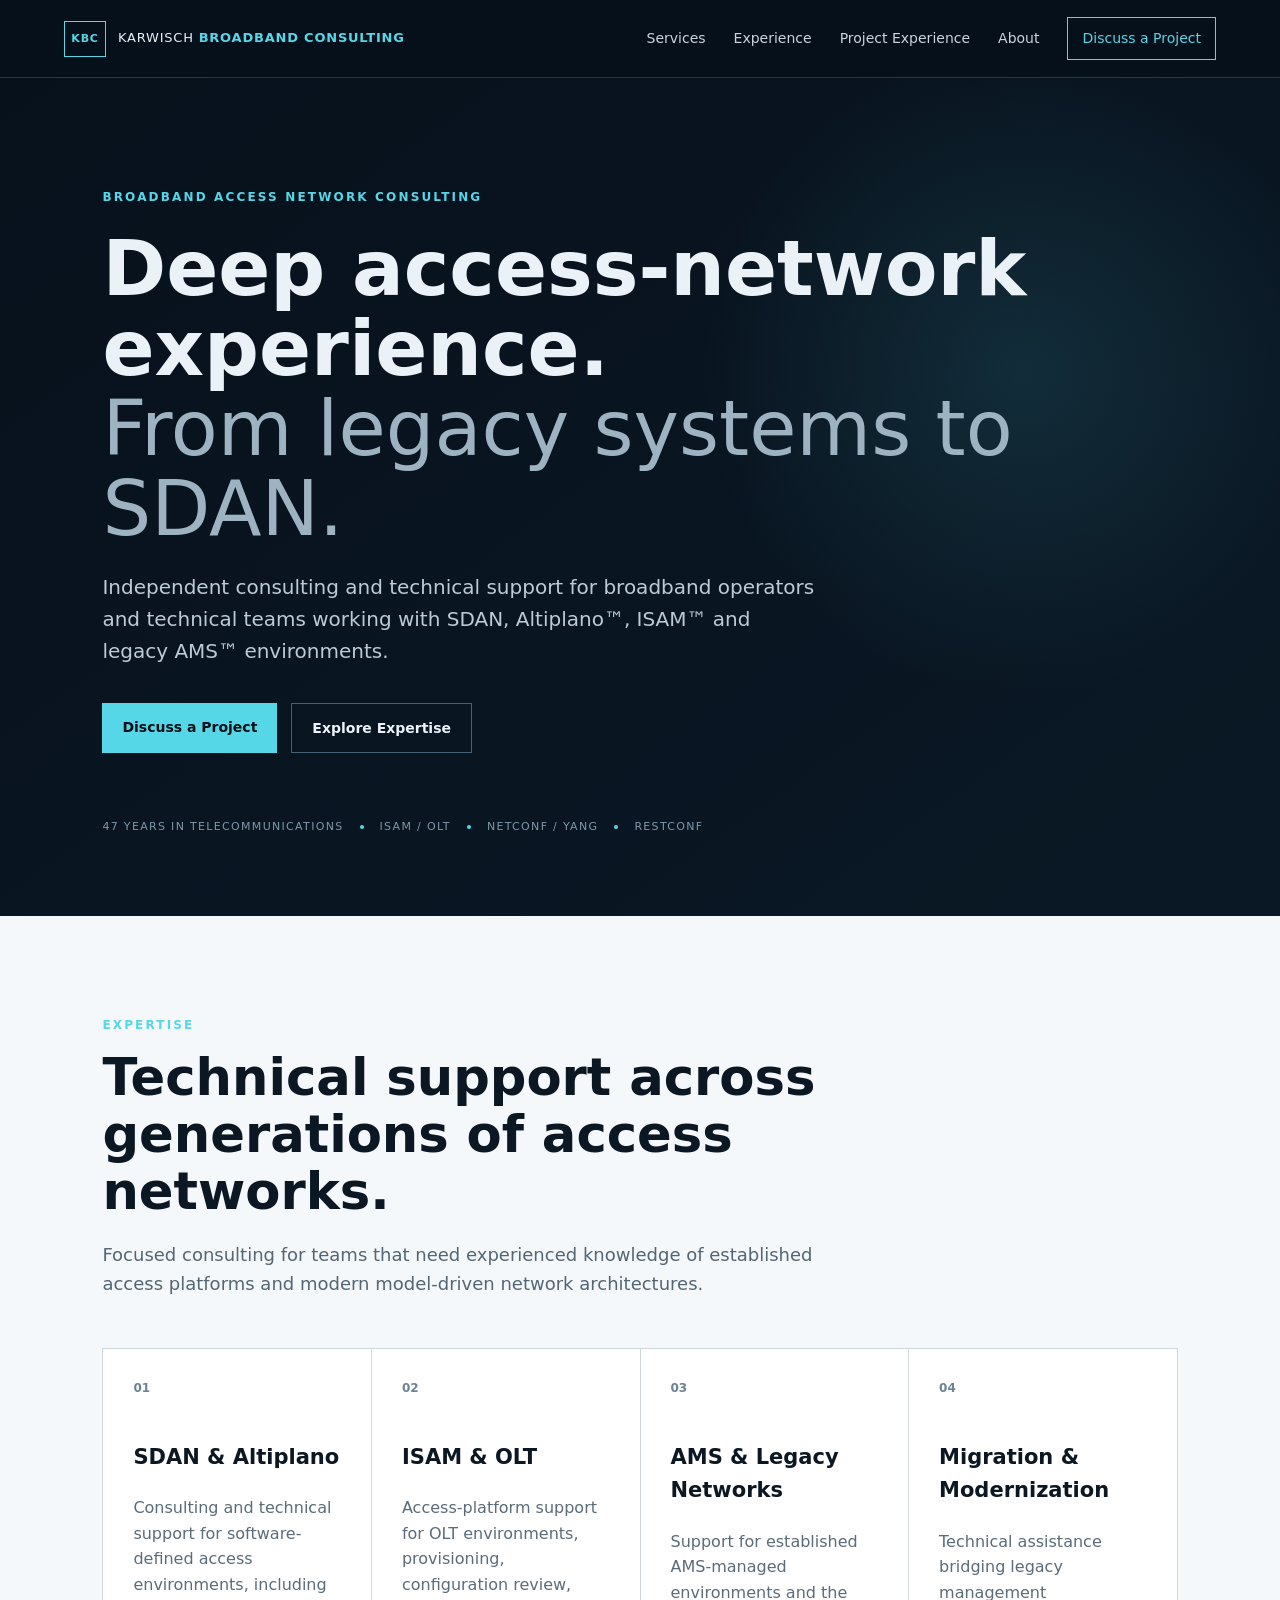
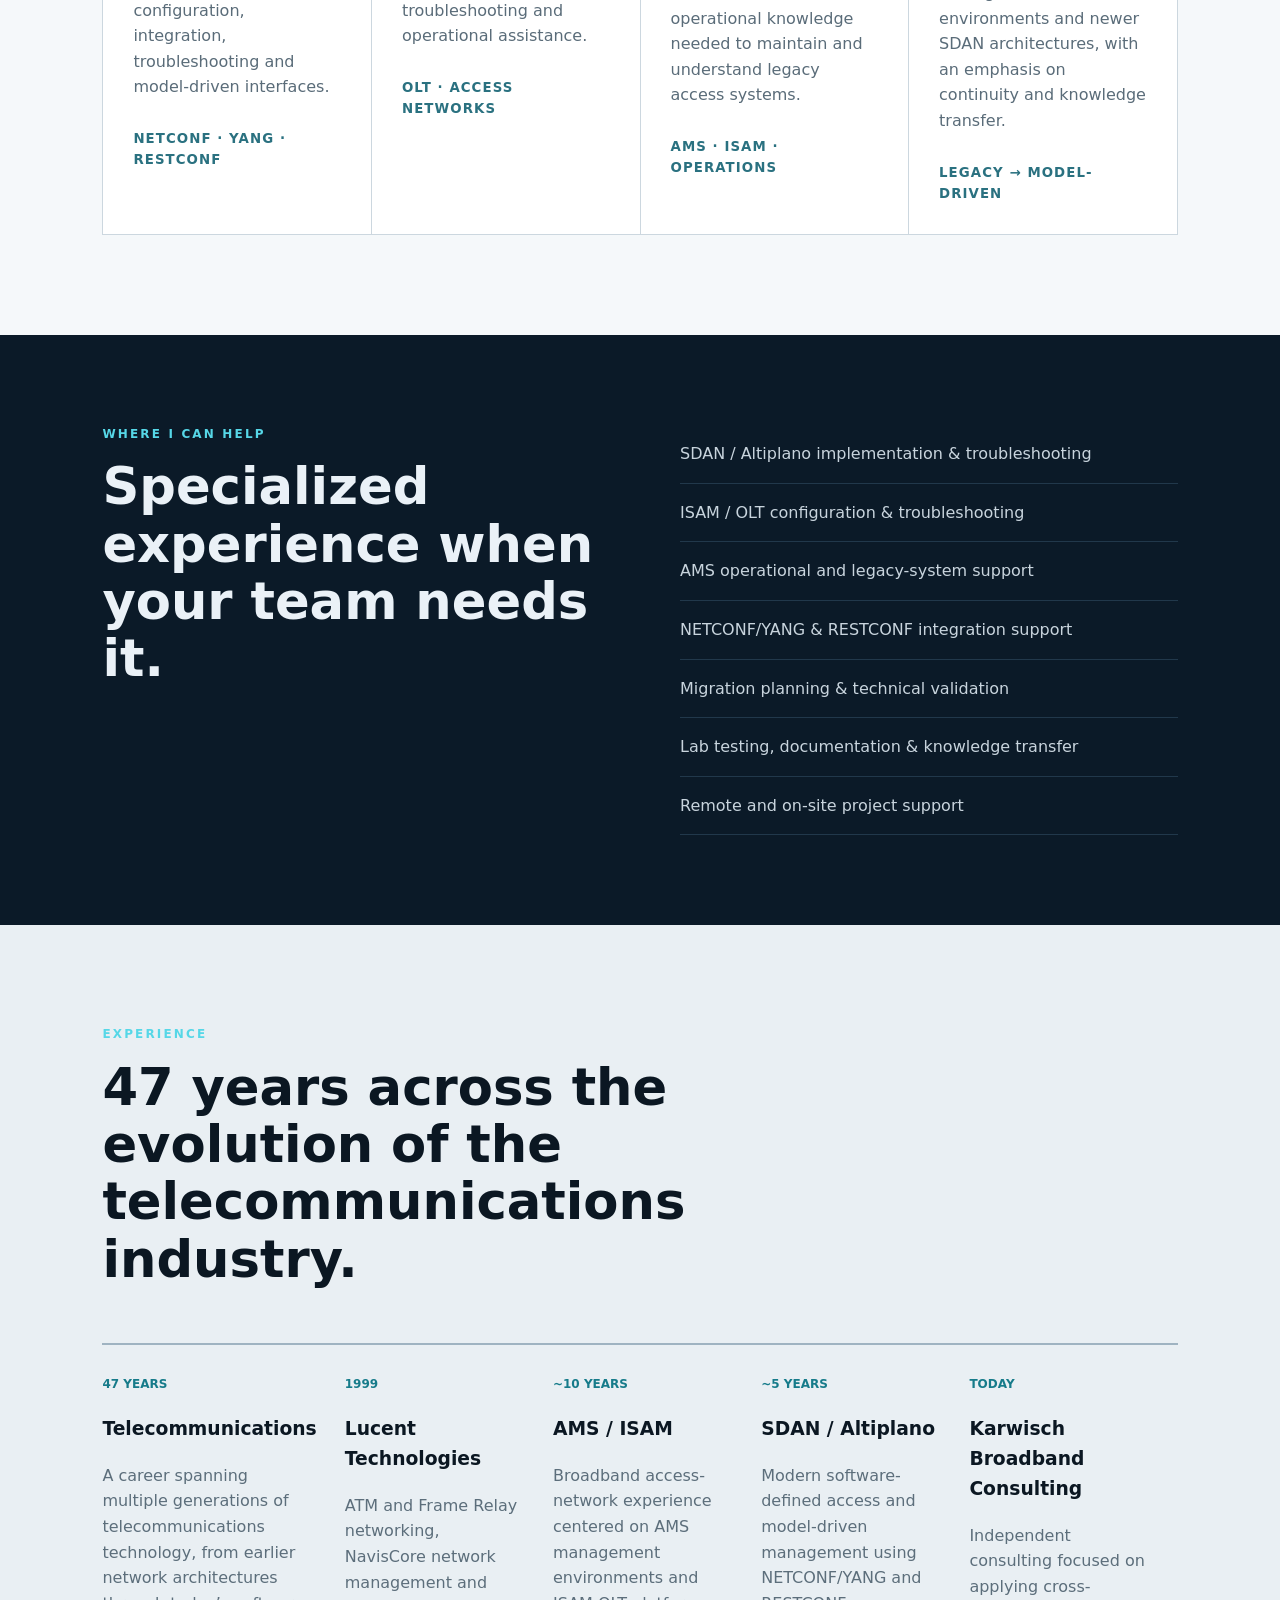
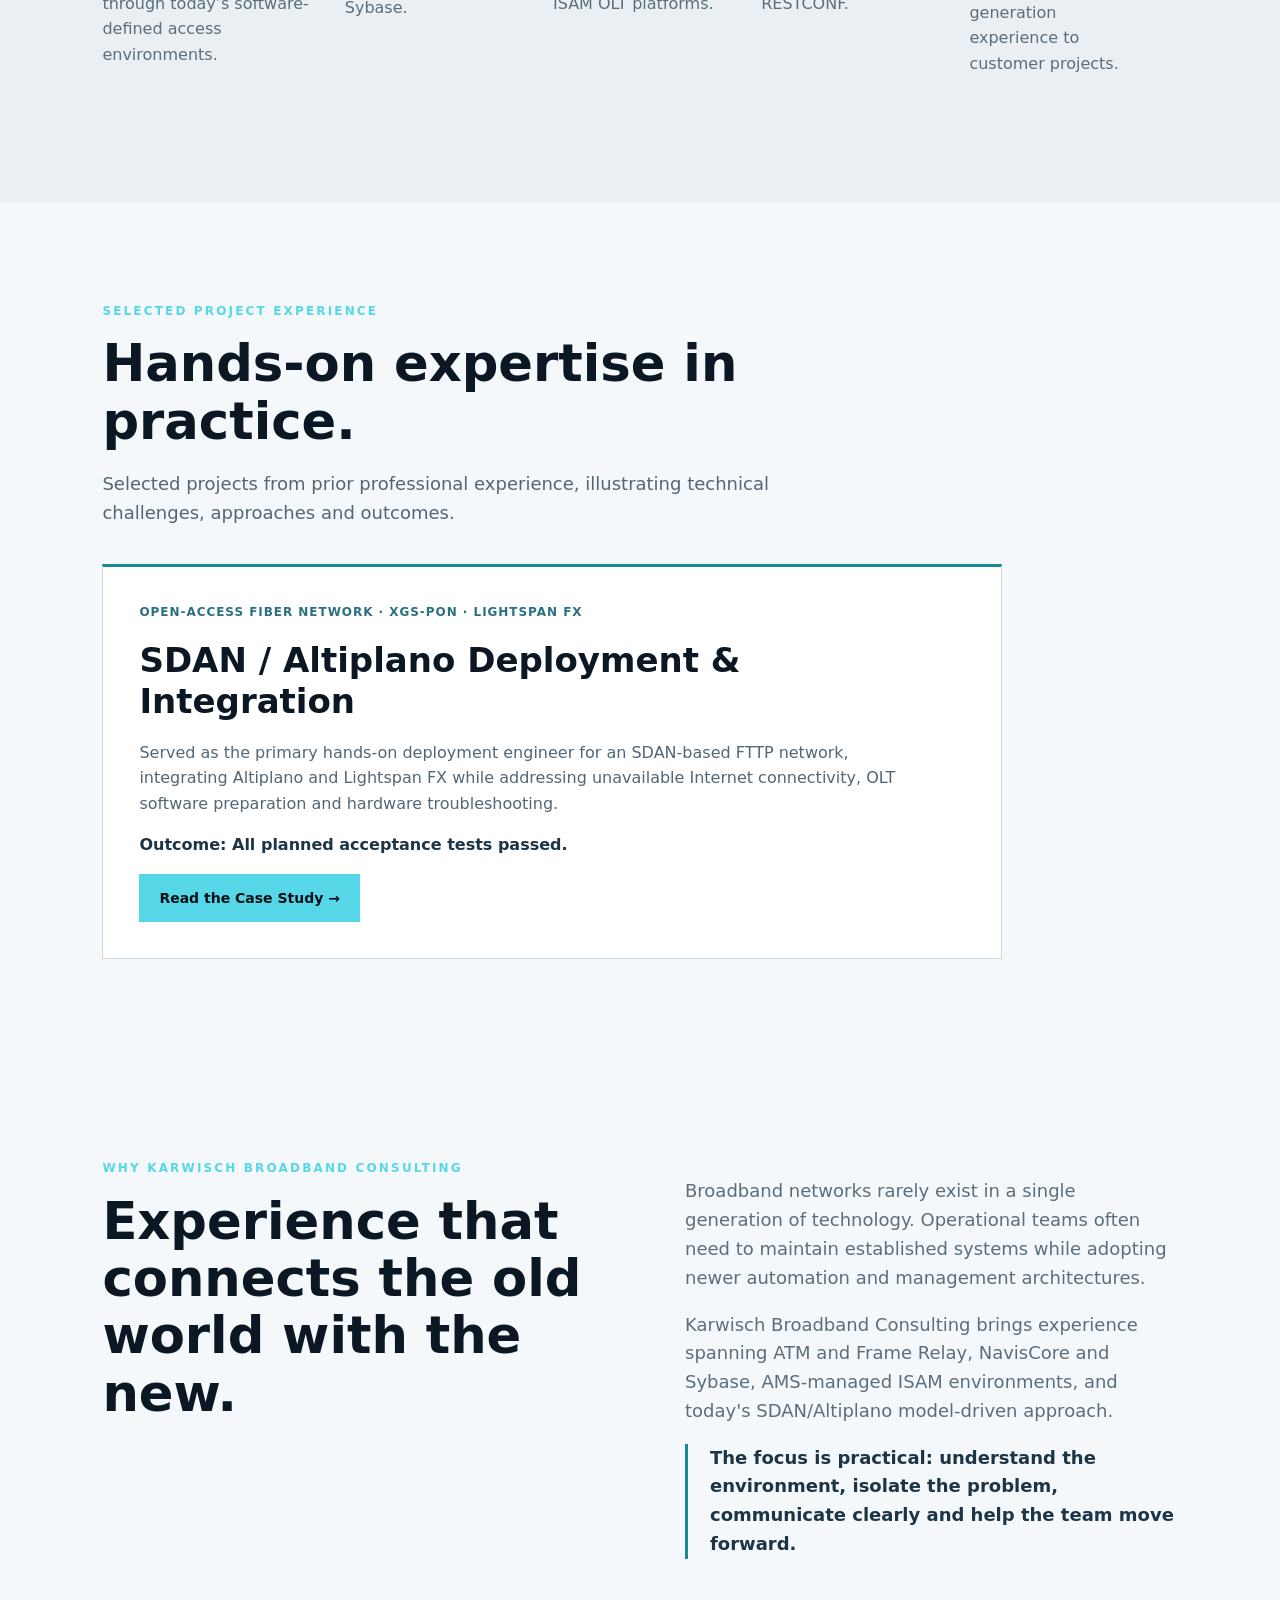
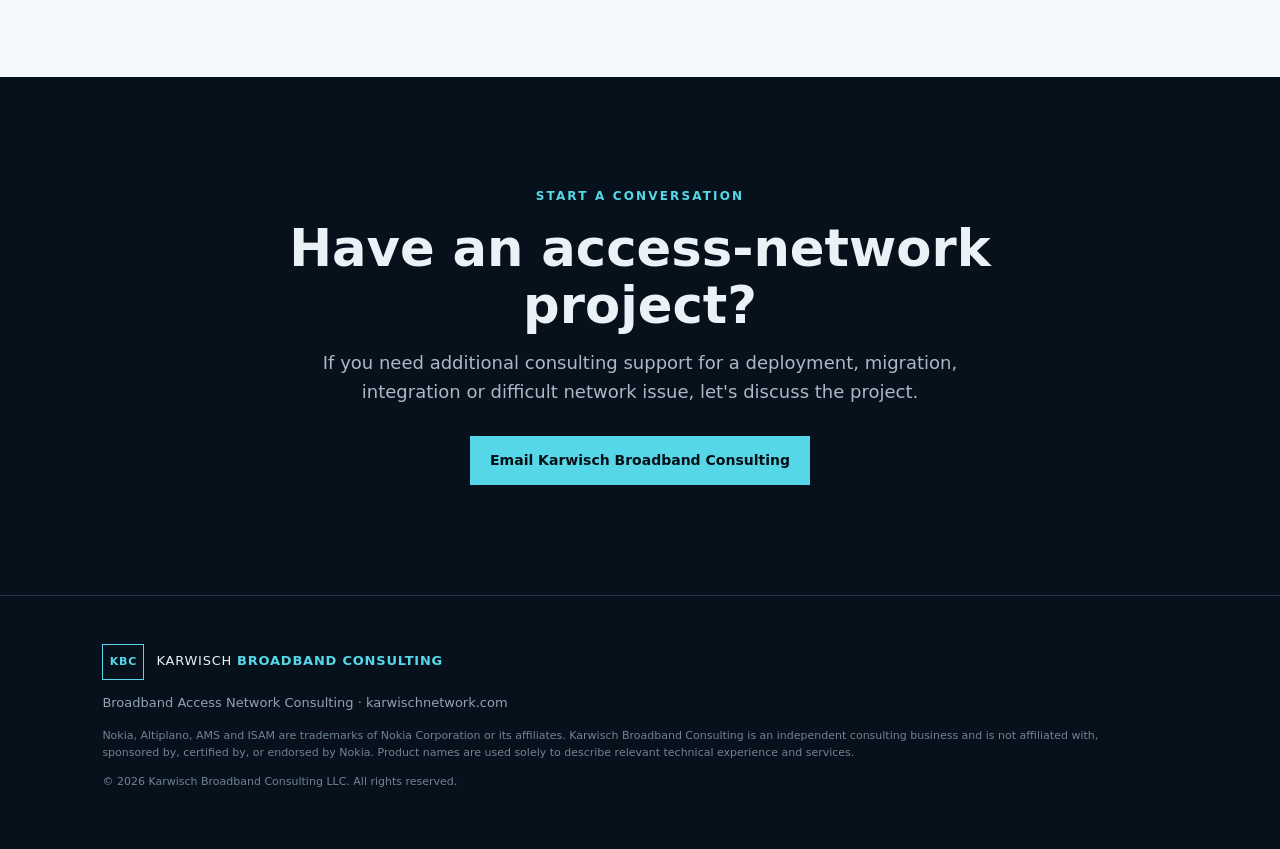
==== commit f0d1ec18: "Add SDAN Altiplano project case study and homepage preview" ====
--- a/index.html
+++ b/index.html
@@ -7,12 +7,24 @@
   <title>Karwisch Broadband Consulting | Broadband Access Network Consulting</title>
   <link rel="stylesheet" href="styles.css">
 </head>
+
+  <!-- Google tag (gtag.js) -->
+<script async src="https://www.googletagmanager.com/gtag/js?id=G-ES7P0MH7FH"></script>
+<script>
+  window.dataLayer = window.dataLayer || [];
+  function gtag(){dataLayer.push(arguments);}
+  gtag('js', new Date());
+
+  gtag('config', 'G-ES7P0MH7FH');
+</script>
+  
 <body>
   <header>
     <a class="brand" href="#home"><span class="mark">KBC</span><span>KARWISCH <b>BROADBAND CONSULTING</b></span></a>
     <nav>
       <a href="#services">Services</a>
       <a href="#experience">Experience</a>
+      <a href="#projects">Project Experience</a>
       <a href="#about">About</a>
       <a class="navcta" href="#contact">Discuss a Project</a>
     </nav>
@@ -64,6 +76,19 @@
       </div>
     </section>
 
+    <section class="section projects" id="projects">
+      <div class="kicker">SELECTED PROJECT EXPERIENCE</div>
+      <h2>Hands-on expertise in practice.</h2>
+      <p class="intro">Selected projects from prior professional experience, illustrating technical challenges, approaches and outcomes.</p>
+      <article class="project-card">
+        <div class="project-meta">OPEN-ACCESS FIBER NETWORK · XGS-PON · LIGHTSPAN FX</div>
+        <h3>SDAN / Altiplano Deployment &amp; Integration</h3>
+        <p>Served as the primary hands-on deployment engineer for an SDAN-based FTTP network, integrating Altiplano and Lightspan FX while addressing unavailable Internet connectivity, OLT software preparation and hardware troubleshooting.</p>
+        <p class="project-result">Outcome: All planned acceptance tests passed.</p>
+        <a class="button primary" href="sdan-altiplano-case-study.html">Read the Case Study <span aria-hidden="true">→</span></a>
+      </article>
+    </section>
+
     <section class="section about" id="about">
       <div><div class="kicker">WHY KARWISCH BROADBAND CONSULTING</div><h2>Experience that connects the old world with the new.</h2></div>
       <div><p>Broadband networks rarely exist in a single generation of technology. Operational teams often need to maintain established systems while adopting newer automation and management architectures.</p><p>Karwisch Broadband Consulting brings experience spanning ATM and Frame Relay, NavisCore and Sybase, AMS-managed ISAM environments, and today's SDAN/Altiplano model-driven approach.</p><p class="callout">The focus is practical: understand the environment, isolate the problem, communicate clearly and help the team move forward.</p></div>
--- a/styles.css
+++ b/styles.css
@@ -47,3 +47,28 @@
 .legal { max-width: 1000px; font-size: 11px; color: #6f8494; }
 @media (max-width: 850px) { nav a:not(.navcta) { display: none; } .cards { grid-template-columns: 1fr 1fr; } .band, .about { grid-template-columns: 1fr; gap: 30px; } .timeline { grid-template-columns: 1fr; } .actions { flex-wrap: wrap; } }
 @media (max-width: 540px) { .cards { grid-template-columns: 1fr; } .hero h1 { font-size: 42px; } .section, .band, .contact { padding: 70px 24px; } .hero { padding: 80px 24px; } }
+
+/* Selected project experience */
+[id] { scroll-margin-top: 100px; }
+.project-card { max-width: 900px; margin-top: 36px; padding: 36px; background: #fff; border: 1px solid #ccd7df; border-top: 3px solid #16899a; }
+.project-meta { font-size: 12px; letter-spacing: .08em; color: #2a7180; font-weight: 750; }
+.project-card h3 { font-size: clamp(25px, 3vw, 34px); line-height: 1.2; margin: 18px 0; }
+.project-card p { color: #536675; max-width: 760px; }
+.project-card .project-result { color: #1c3546; font-weight: 750; }
+.case-hero { padding: 60px max(8vw, 32px) 70px; background: #0a1825; }
+.back-link { display: inline-block; margin-bottom: 38px; color: #9eb3c2; }
+.case-hero h1 { font-size: clamp(36px, 5vw, 62px); line-height: 1.1; max-width: 1000px; margin: 20px 0; }
+.project-facts { max-width: 900px; margin-top: 36px; }
+.project-facts div { padding: 14px 0; border-top: 1px solid #21384b; }
+.project-facts dt { font-size: 12px; font-weight: 800; color: #56d7e7; text-transform: uppercase; letter-spacing: .08em; }
+.project-facts dd { margin: 4px 0 0; color: #bdcbd5; }
+.case-content > section, .project-disclaimer { max-width: 850px; margin-left: auto; margin-right: auto; }
+.case-content > section + section { margin-top: 55px; }
+.case-content h2 { font-size: clamp(28px, 3vw, 38px); }
+.case-content h3 { margin: 28px 0 8px; font-size: 21px; }
+.case-content p, .case-content li { color: #536675; }
+.case-content li { margin-bottom: 12px; }
+.project-disclaimer { margin-top: 50px; border-top: 1px solid #ccd7df; padding-top: 24px; font-size: 13px; }
+a:focus-visible { outline: 3px solid #16899a; outline-offset: 5px; }
+@media (min-width: 851px) and (max-width: 1150px) { nav { gap: 14px; } nav a { font-size: 12px; } .brand { font-size: 11px; } }
+@media (max-width: 540px) { .project-card { padding: 24px; } .case-hero { padding: 40px 24px 55px; } header .brand { font-size: 10px; gap: 8px; } header .navcta { font-size: 12px; } }
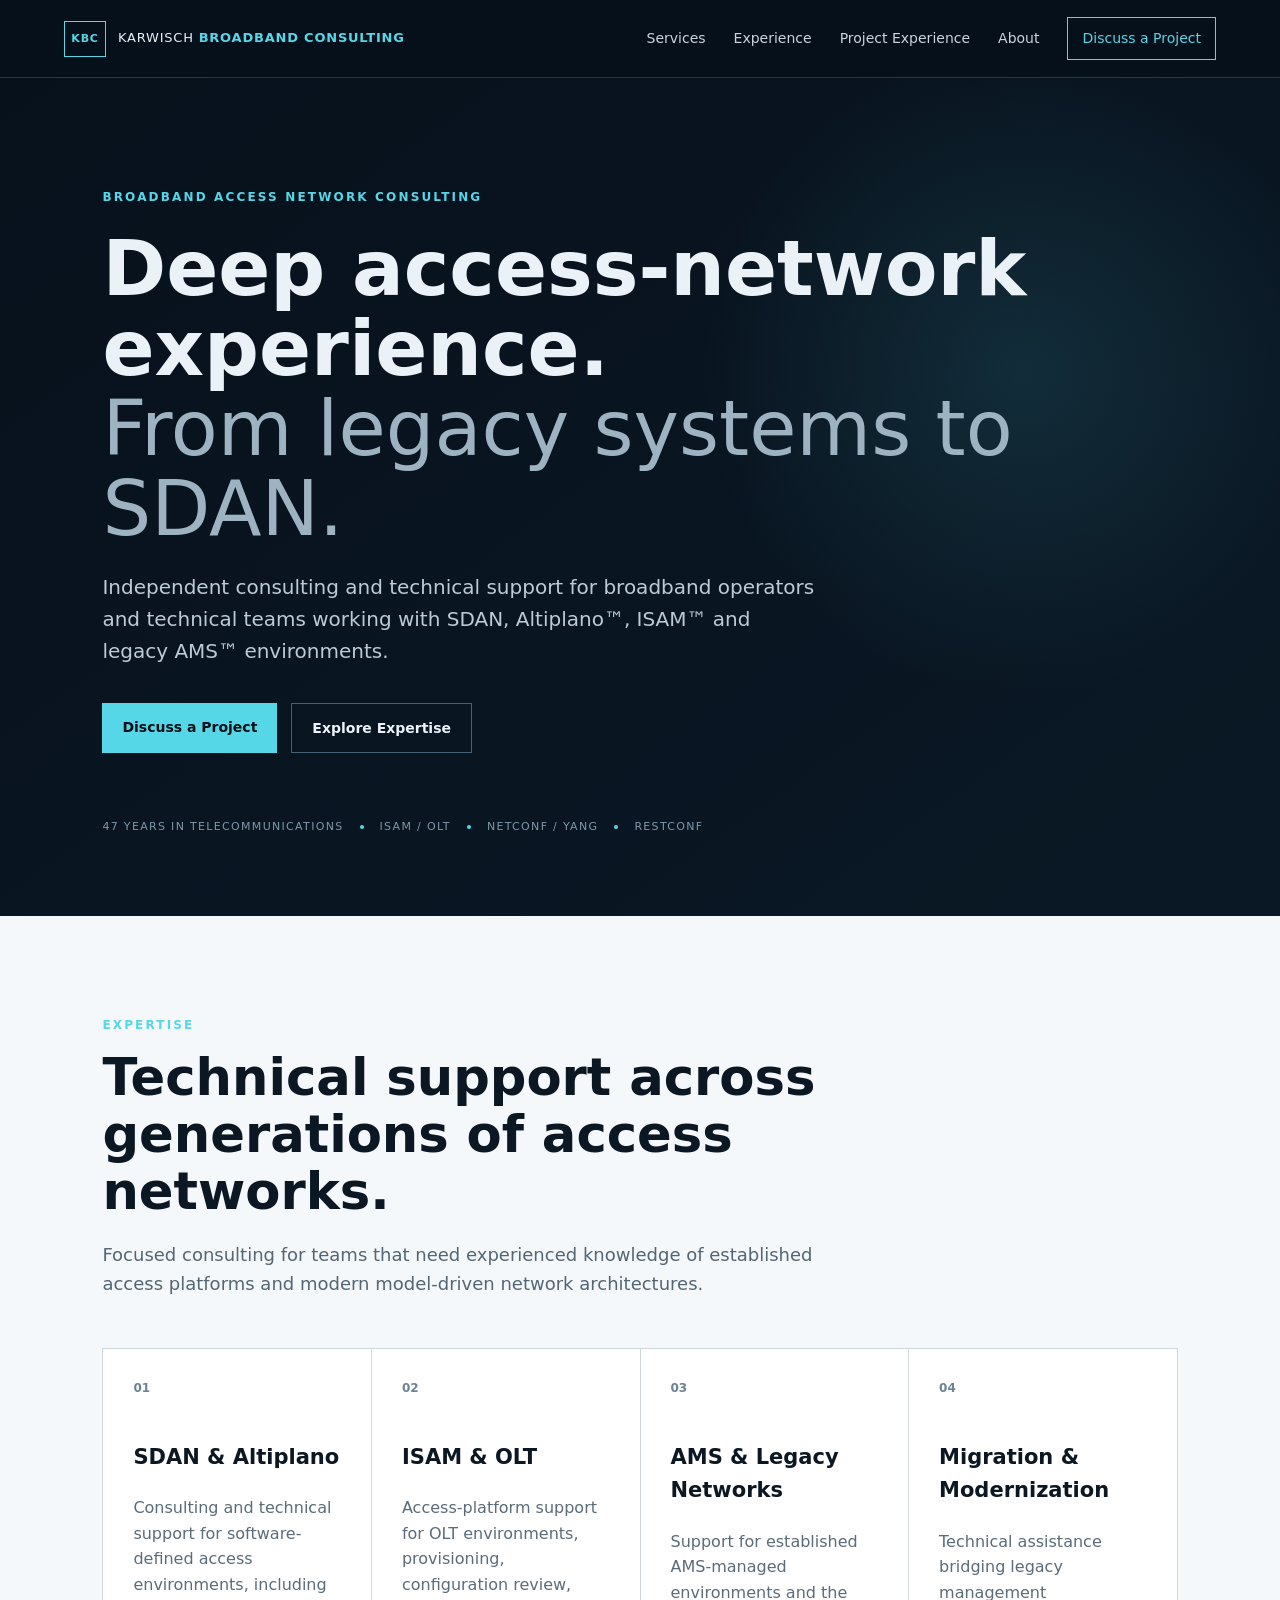
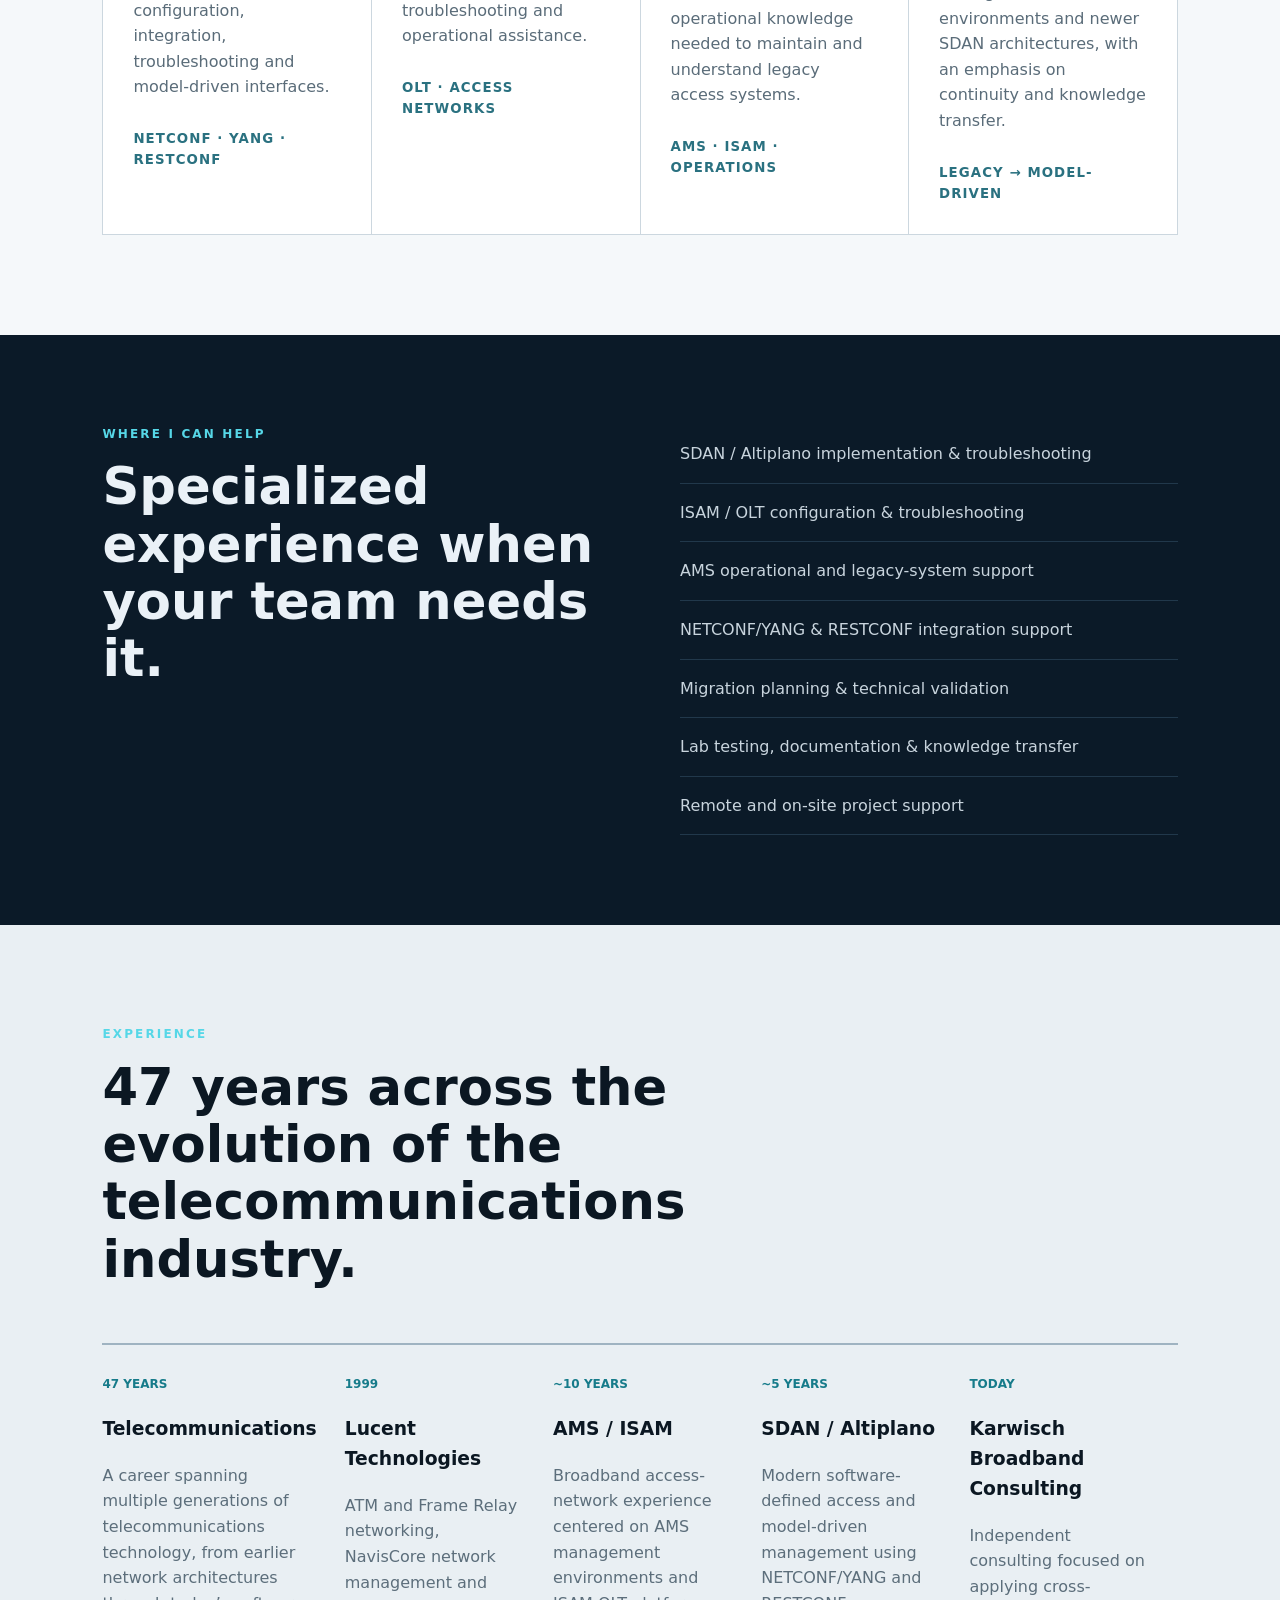
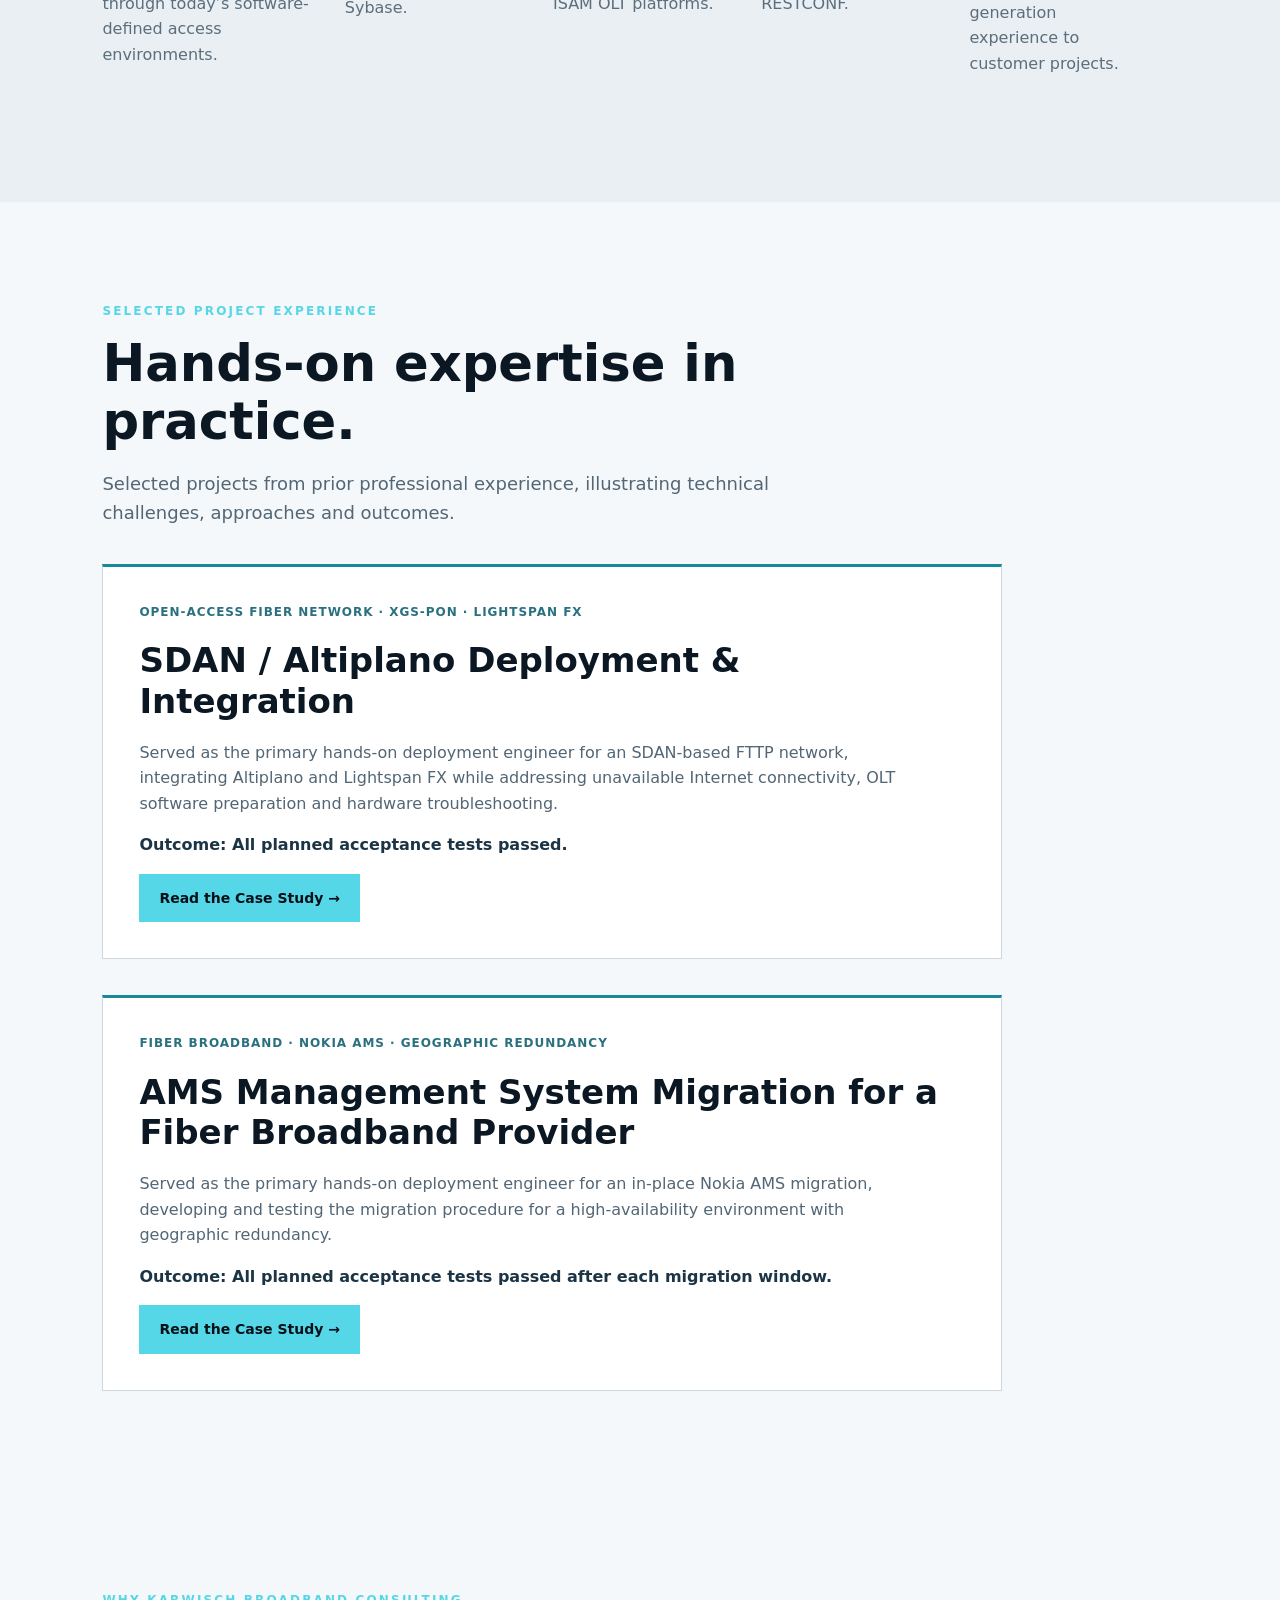
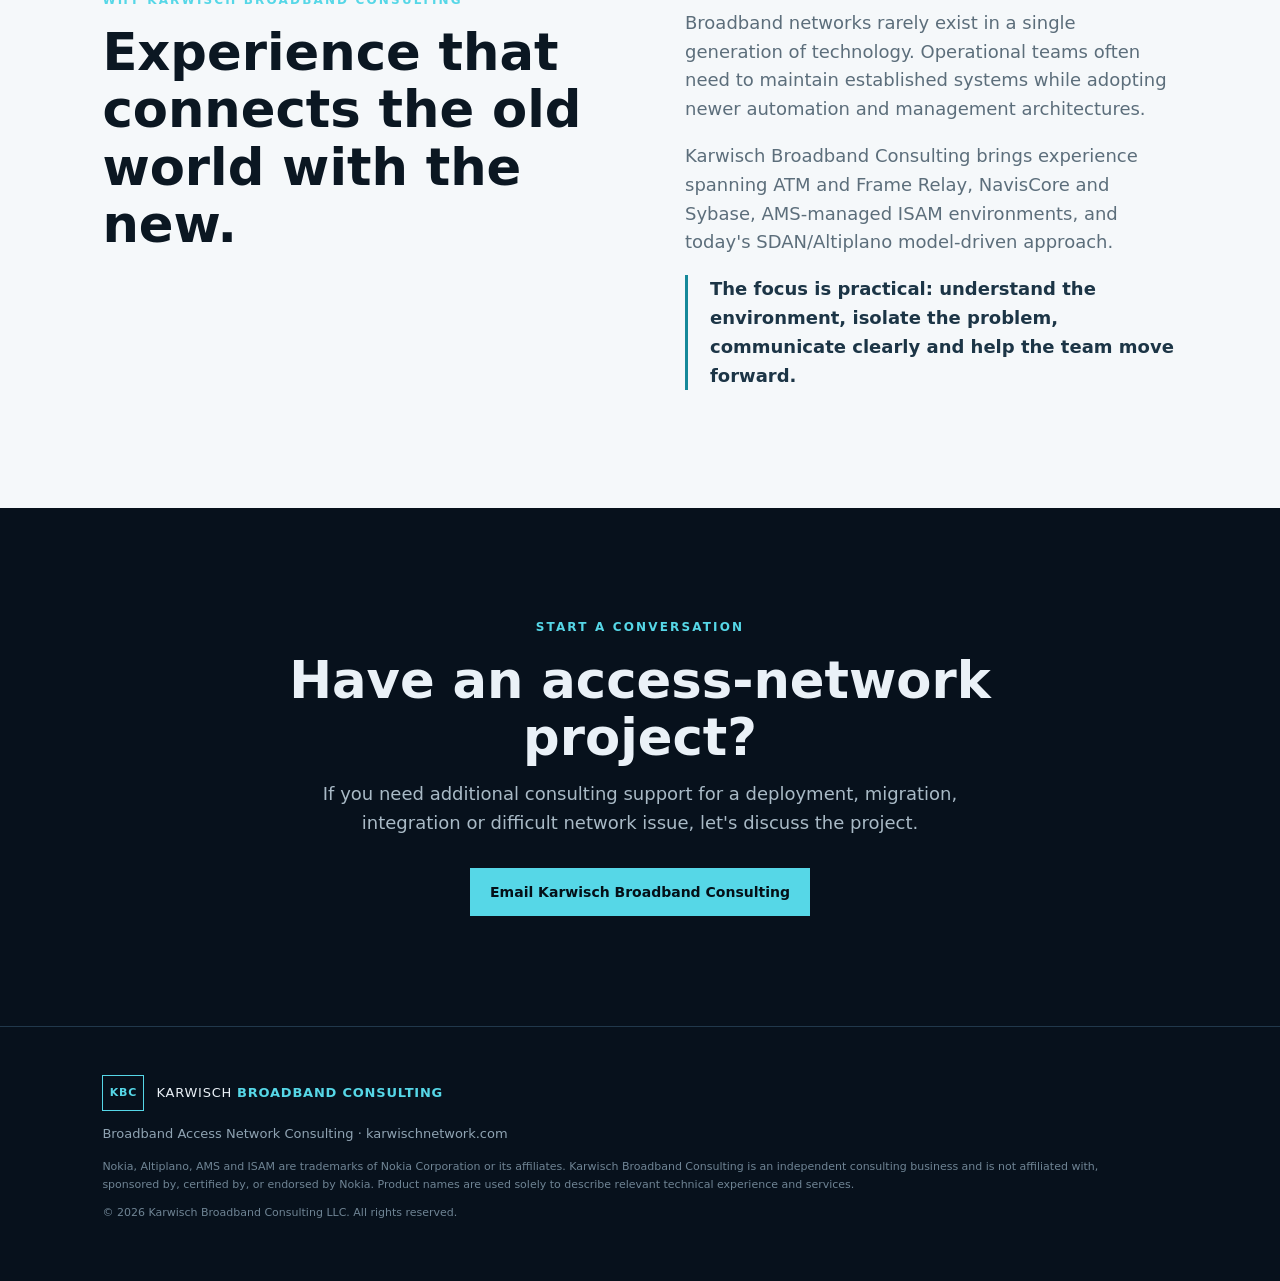
==== commit a622b448: "Feature AMS migration under Selected Project Experience" ====
--- a/index.html
+++ b/index.html
@@ -87,6 +87,13 @@
         <p class="project-result">Outcome: All planned acceptance tests passed.</p>
         <a class="button primary" href="sdan-altiplano-case-study.html">Read the Case Study <span aria-hidden="true">→</span></a>
       </article>
+      <article class="project-card">
+        <div class="project-meta">FIBER BROADBAND · NOKIA AMS · GEOGRAPHIC REDUNDANCY</div>
+        <h3>AMS Management System Migration for a Fiber Broadband Provider</h3>
+        <p>Served as the primary hands-on deployment engineer for an in-place Nokia AMS migration, developing and testing the migration procedure for a high-availability environment with geographic redundancy.</p>
+        <p class="project-result">Outcome: All planned acceptance tests passed after each migration window.</p>
+        <a class="button primary" href="ams-migration-case-study.html" aria-label="Read the AMS migration case study">Read the Case Study <span aria-hidden="true">→</span></a>
+      </article>
     </section>
 
     <section class="section about" id="about">
